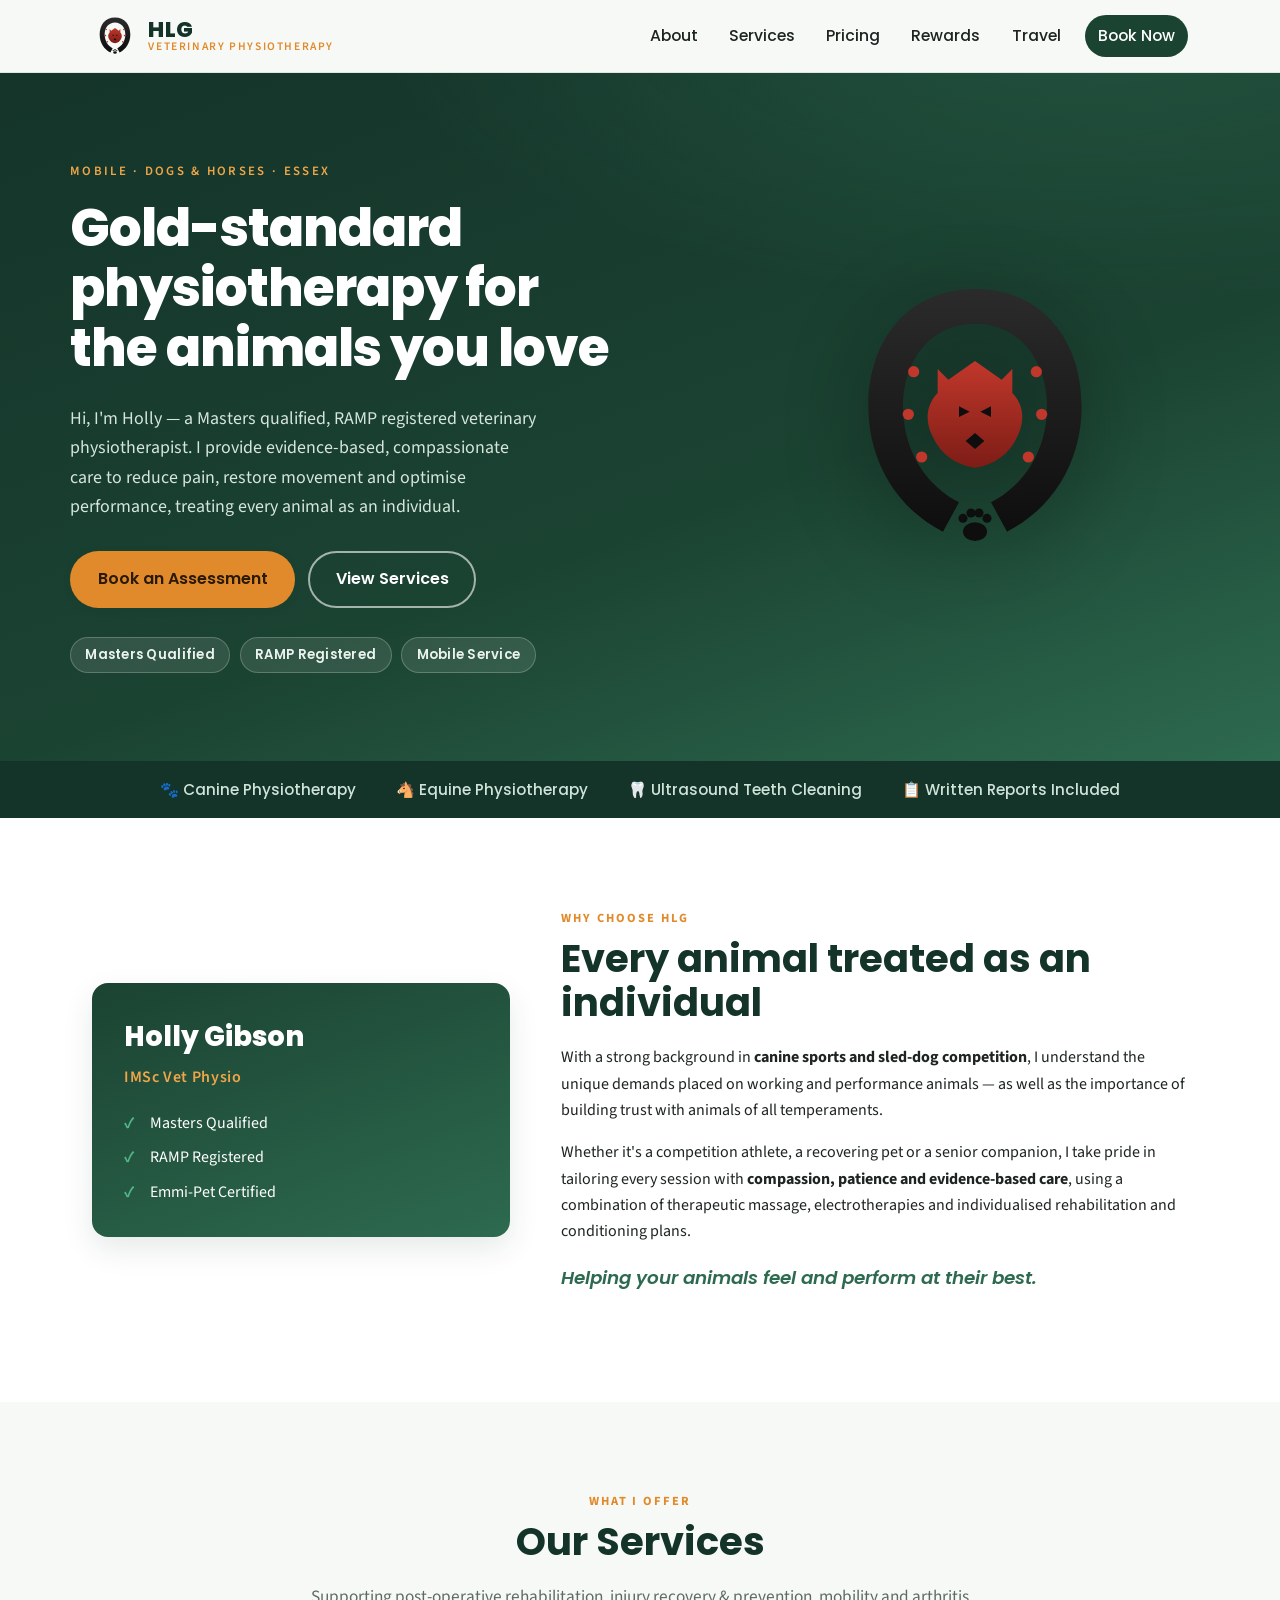
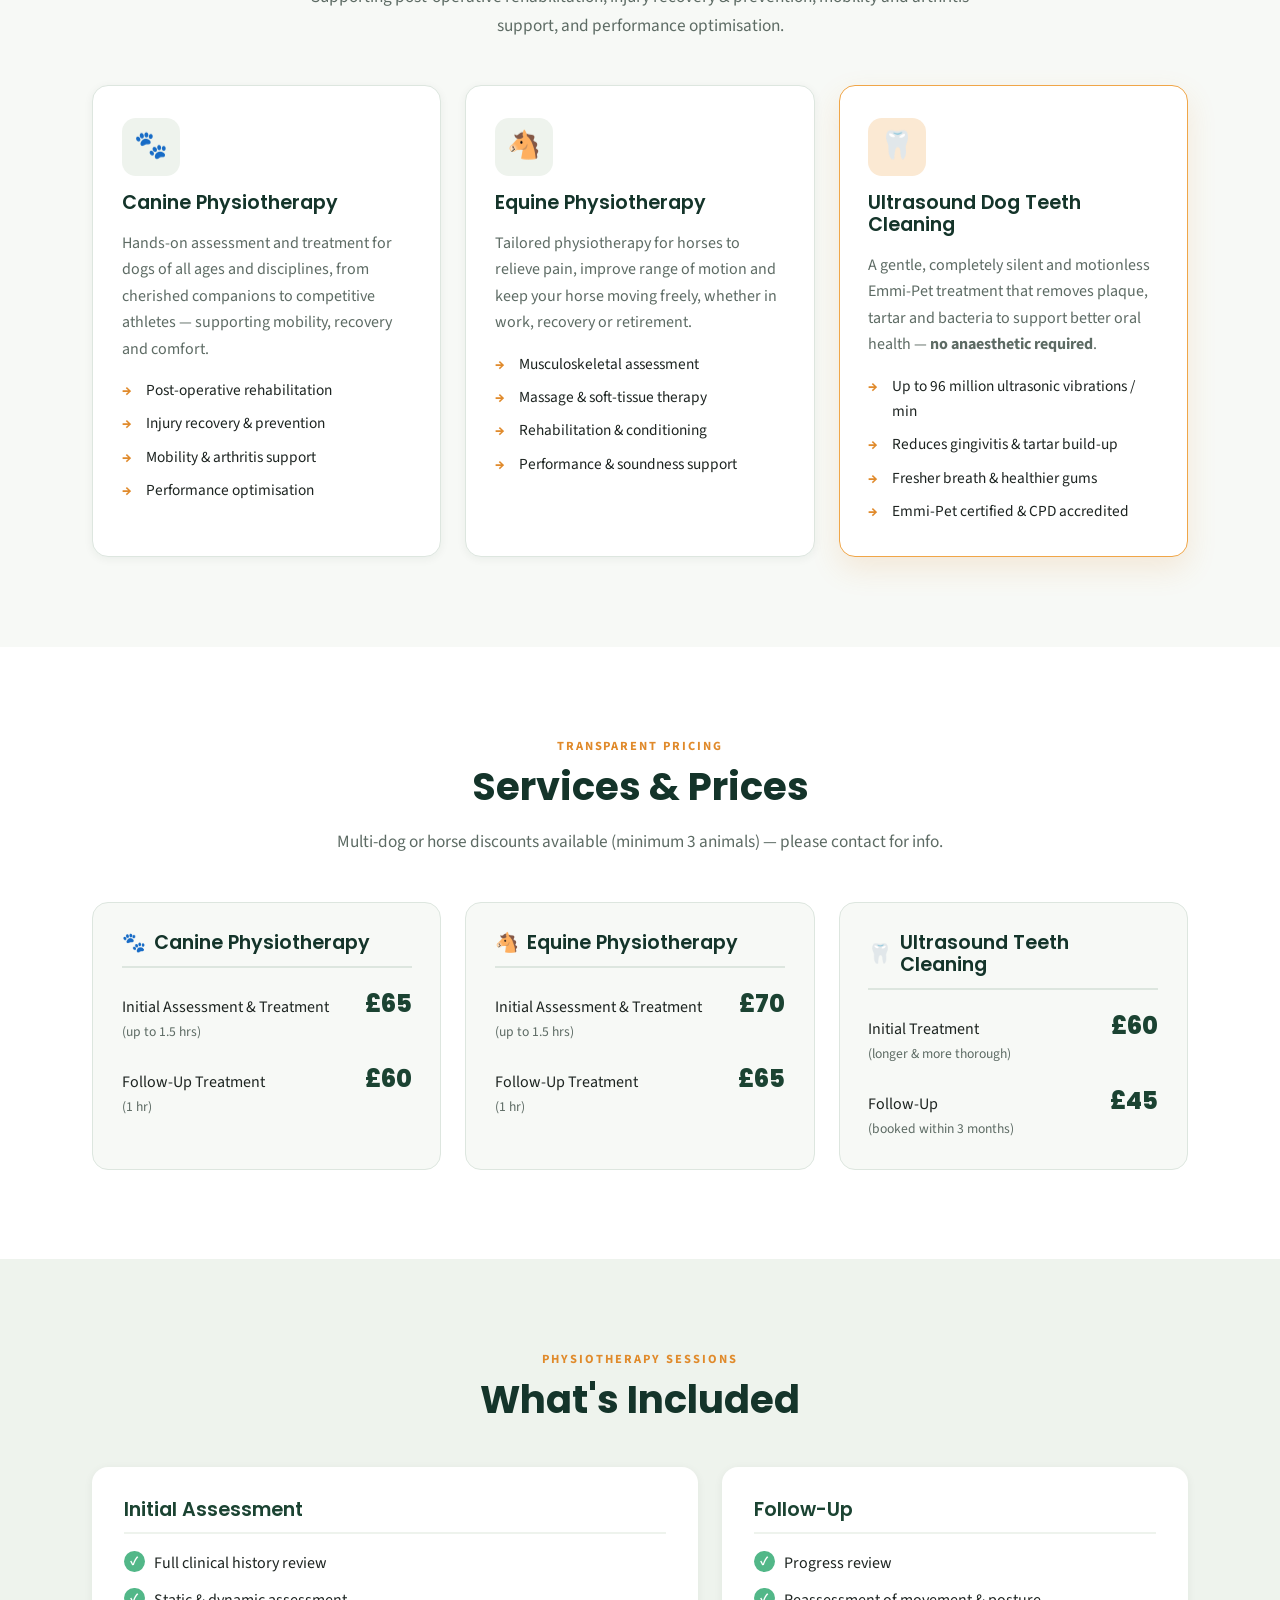
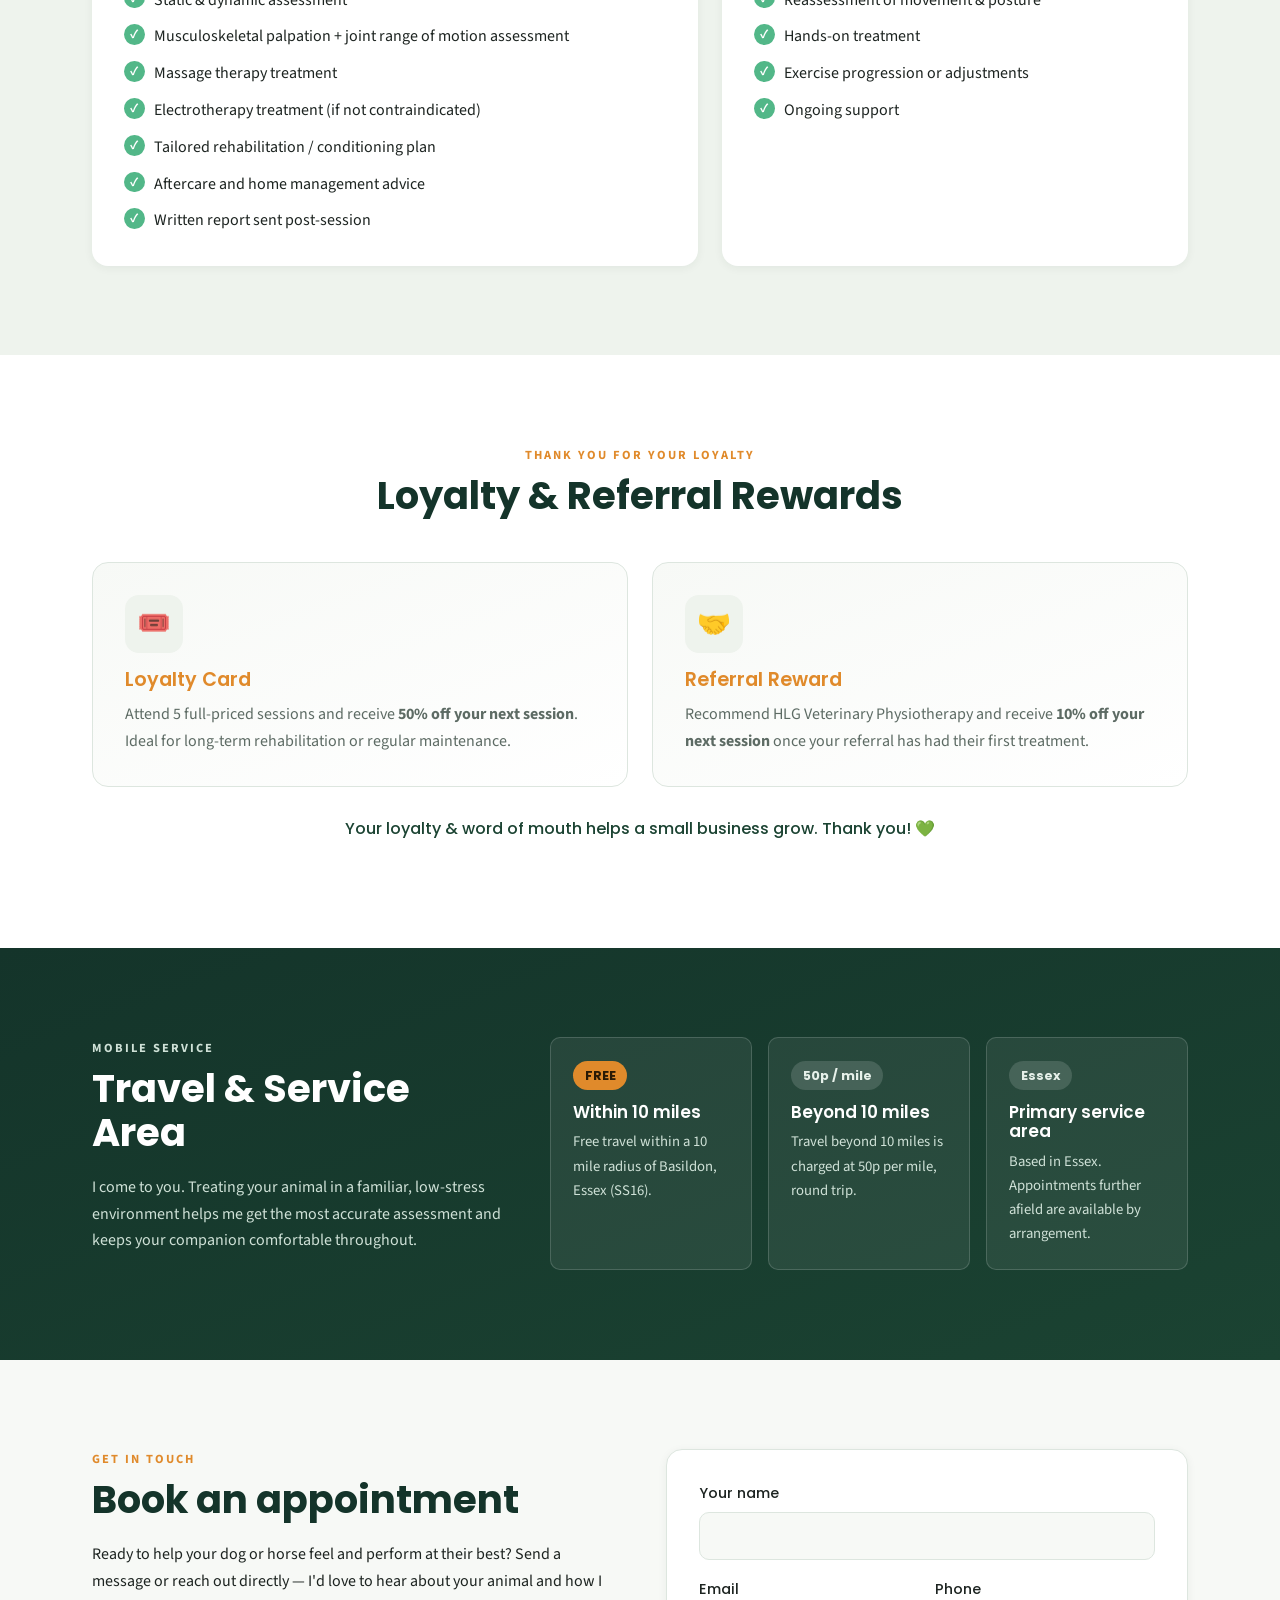
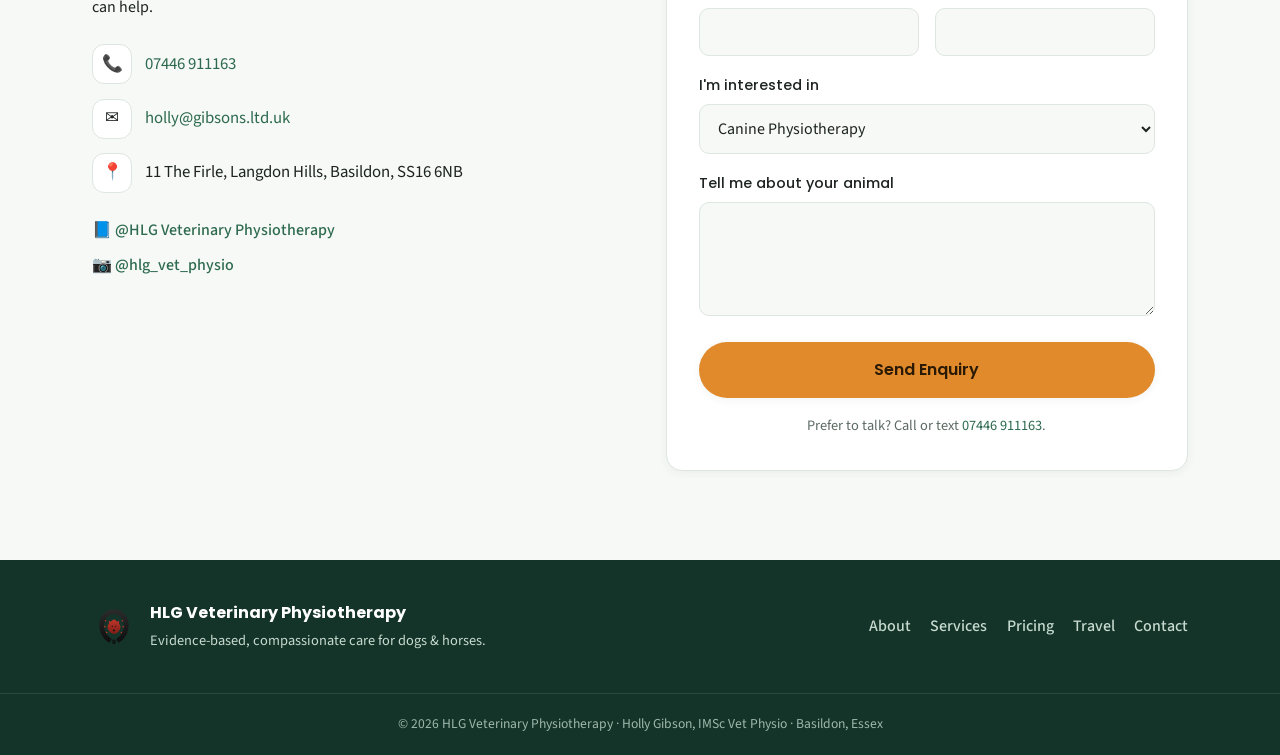
==== hlg-preview.html @ 3c8a479e "Add self-contained single-file preview (hlg-preview.html)" ====
<!DOCTYPE html>
<!-- HLG Veterinary Physiotherapy — self-contained single-file preview.
     Styling and logo are baked in, so this works offline / on any phone.
     The full multi-file site lives in index.html / styles.css / script.js. -->

<html lang="en-GB">
<head>
  <meta charset="UTF-8" />
  <meta name="viewport" content="width=device-width, initial-scale=1.0" />
  <title>HLG Veterinary Physiotherapy | Mobile Canine &amp; Equine Physio in Essex</title>
  <meta name="description" content="HLG Veterinary Physiotherapy — Masters qualified, RAMP registered mobile veterinary physiotherapist providing evidence-based, compassionate care for dogs and horses across Essex. Canine &amp; equine physiotherapy and Emmi-Pet ultrasound dog teeth cleaning." />
  <meta name="theme-color" content="#1b4332" />
  <link rel="icon" type="image/svg+xml" href="data:image/svg+xml,%3Csvg%20xmlns%3D%22http%3A//www.w3.org/2000/svg%22%20viewBox%3D%220%200%20240%20240%22%20role%3D%22img%22%20aria-label%3D%22HLG%20Veterinary%20Physiotherapy%20emblem%22%3E%0A%20%20%3Cdefs%3E%0A%20%20%20%20%3ClinearGradient%20id%3D%22shoe%22%20x1%3D%220%22%20y1%3D%220%22%20x2%3D%220%22%20y2%3D%221%22%3E%0A%20%20%20%20%20%20%3Cstop%20offset%3D%220%22%20stop-color%3D%22%232b2b2b%22/%3E%0A%20%20%20%20%20%20%3Cstop%20offset%3D%221%22%20stop-color%3D%22%230e0e0e%22/%3E%0A%20%20%20%20%3C/linearGradient%3E%0A%20%20%20%20%3ClinearGradient%20id%3D%22wolf%22%20x1%3D%220%22%20y1%3D%220%22%20x2%3D%220%22%20y2%3D%221%22%3E%0A%20%20%20%20%20%20%3Cstop%20offset%3D%220%22%20stop-color%3D%22%23c1372b%22/%3E%0A%20%20%20%20%20%20%3Cstop%20offset%3D%221%22%20stop-color%3D%22%237d1d16%22/%3E%0A%20%20%20%20%3C/linearGradient%3E%0A%20%20%3C/defs%3E%0A%20%20%3C%21--%20Horseshoe%20%28equine%29%20--%3E%0A%20%20%3Cpath%20d%3D%22M120%2024%0A%20%20%20%20%20%20%20%20%20%20%20C%2070%2024%2040%2062%2040%20112%0A%20%20%20%20%20%20%20%20%20%20%20C%2040%20156%2064%20190%2096%20206%0A%20%20%20%20%20%20%20%20%20%20%20L%20108%20184%0A%20%20%20%20%20%20%20%20%20%20%20C%2084%20172%2066%20146%2066%20112%0A%20%20%20%20%20%20%20%20%20%20%20C%2066%2076%2088%2050%20120%2050%0A%20%20%20%20%20%20%20%20%20%20%20C%20152%2050%20174%2076%20174%20112%0A%20%20%20%20%20%20%20%20%20%20%20C%20174%20146%20156%20172%20132%20184%0A%20%20%20%20%20%20%20%20%20%20%20L%20144%20206%0A%20%20%20%20%20%20%20%20%20%20%20C%20176%20190%20200%20156%20200%20112%0A%20%20%20%20%20%20%20%20%20%20%20C%20200%2062%20170%2024%20120%2024%20Z%22%0A%20%20%20%20%20%20%20%20fill%3D%22url%28%23shoe%29%22/%3E%0A%20%20%3C%21--%20Horseshoe%20nail%20holes%20--%3E%0A%20%20%3Cg%20fill%3D%22%23c1372b%22%3E%0A%20%20%20%20%3Ccircle%20cx%3D%2274%22%20cy%3D%2286%22%20r%3D%224.2%22/%3E%0A%20%20%20%20%3Ccircle%20cx%3D%2270%22%20cy%3D%22118%22%20r%3D%224.2%22/%3E%0A%20%20%20%20%3Ccircle%20cx%3D%2280%22%20cy%3D%22150%22%20r%3D%224.2%22/%3E%0A%20%20%20%20%3Ccircle%20cx%3D%22166%22%20cy%3D%2286%22%20r%3D%224.2%22/%3E%0A%20%20%20%20%3Ccircle%20cx%3D%22170%22%20cy%3D%22118%22%20r%3D%224.2%22/%3E%0A%20%20%20%20%3Ccircle%20cx%3D%22160%22%20cy%3D%22150%22%20r%3D%224.2%22/%3E%0A%20%20%3C/g%3E%0A%20%20%3C%21--%20Wolf%20head%20%28canine%29%20inside%20the%20shoe%20--%3E%0A%20%20%3Cg%20fill%3D%22url%28%23wolf%29%22%3E%0A%20%20%20%20%3Cpath%20d%3D%22M120%2078%0A%20%20%20%20%20%20%20%20%20%20%20%20%20L%20100%2092%20L%2092%2084%20L%2092%20102%0A%20%20%20%20%20%20%20%20%20%20%20%20%20C%2084%20110%2082%20122%2088%20134%0A%20%20%20%20%20%20%20%20%20%20%20%20%20C%2094%20148%20106%20156%20120%20158%0A%20%20%20%20%20%20%20%20%20%20%20%20%20C%20134%20156%20146%20148%20152%20134%0A%20%20%20%20%20%20%20%20%20%20%20%20%20C%20158%20122%20156%20110%20148%20102%0A%20%20%20%20%20%20%20%20%20%20%20%20%20L%20148%2084%20L%20140%2092%20Z%22/%3E%0A%20%20%3C/g%3E%0A%20%20%3C%21--%20Wolf%20face%20details%20--%3E%0A%20%20%3Cg%20fill%3D%22%230e0e0e%22%3E%0A%20%20%20%20%3Cpath%20d%3D%22M108%20112%20l8%204%20-8%204%20z%22/%3E%0A%20%20%20%20%3Cpath%20d%3D%22M132%20112%20l-8%204%208%204%20z%22/%3E%0A%20%20%20%20%3Cpath%20d%3D%22M120%20132%20l7%206%20-7%206%20-7%20-6%20z%22/%3E%0A%20%20%3C/g%3E%0A%20%20%3C%21--%20Paw%20print%20accent%20%28canine%29%20--%3E%0A%20%20%3Cg%20fill%3D%22%230e0e0e%22%20transform%3D%22translate%28120%20200%29%22%3E%0A%20%20%20%20%3Cellipse%20cx%3D%220%22%20cy%3D%226%22%20rx%3D%229%22%20ry%3D%227%22/%3E%0A%20%20%20%20%3Ccircle%20cx%3D%22-9%22%20cy%3D%22-4%22%20r%3D%223.4%22/%3E%0A%20%20%20%20%3Ccircle%20cx%3D%22-3%22%20cy%3D%22-8%22%20r%3D%223.4%22/%3E%0A%20%20%20%20%3Ccircle%20cx%3D%223%22%20cy%3D%22-8%22%20r%3D%223.4%22/%3E%0A%20%20%20%20%3Ccircle%20cx%3D%229%22%20cy%3D%22-4%22%20r%3D%223.4%22/%3E%0A%20%20%3C/g%3E%0A%3C/svg%3E%0A" />
  <link rel="preconnect" href="https://fonts.googleapis.com" />
  <link rel="preconnect" href="https://fonts.gstatic.com" crossorigin />
  <link href="https://fonts.googleapis.com/css2?family=Poppins:wght@400;500;600;700;800&family=Source+Sans+3:wght@400;500;600&display=swap" rel="stylesheet" />
  <style>
/* ===== HLG Veterinary Physiotherapy — stylesheet ===== */
:root {
  --green-900: #14342a;
  --green-700: #1b4332;
  --green-600: #2d6a4f;
  --green-400: #52b788;
  --amber-500: #e08a2b;
  --amber-400: #f0a648;
  --red-600: #b9362b;
  --ink: #1d2421;
  --muted: #5d6b64;
  --paper: #f7f9f6;
  --paper-2: #eef3ed;
  --white: #ffffff;
  --line: #dde6df;
  --shadow-sm: 0 2px 10px rgba(20, 52, 42, 0.06);
  --shadow-md: 0 12px 30px rgba(20, 52, 42, 0.10);
  --radius: 16px;
  --radius-sm: 10px;
  --max: 1140px;
  --font-head: "Poppins", system-ui, sans-serif;
  --font-body: "Source Sans 3", system-ui, sans-serif;
}

* { box-sizing: border-box; }

html { scroll-behavior: smooth; scroll-padding-top: 84px; }

body {
  margin: 0;
  font-family: var(--font-body);
  color: var(--ink);
  background: var(--paper);
  line-height: 1.65;
  -webkit-font-smoothing: antialiased;
}

img { max-width: 100%; display: block; }

a { color: var(--green-600); text-decoration: none; }
a:hover { text-decoration: underline; }

h1, h2, h3 { font-family: var(--font-head); line-height: 1.15; color: var(--green-900); margin: 0 0 .5em; }
h1 { font-size: clamp(2rem, 5vw, 3.25rem); font-weight: 800; letter-spacing: -0.02em; }
h2 { font-size: clamp(1.6rem, 3.5vw, 2.4rem); font-weight: 700; }
h3 { font-size: 1.2rem; font-weight: 600; }

.container { width: 100%; max-width: var(--max); margin-inline: auto; padding-inline: 22px; }

.section { padding: clamp(3.5rem, 7vw, 6rem) 0; }

.skip-link {
  position: absolute; left: -999px; top: 0; background: var(--green-700); color: #fff;
  padding: 10px 16px; border-radius: 0 0 8px 0; z-index: 200;
}
.skip-link:focus { left: 0; }

/* ===== Buttons ===== */
.btn {
  display: inline-flex; align-items: center; justify-content: center; gap: .5rem;
  font-family: var(--font-head); font-weight: 600; font-size: 1rem;
  padding: .85rem 1.6rem; border-radius: 999px; border: 2px solid transparent;
  cursor: pointer; transition: transform .15s ease, box-shadow .2s ease, background .2s ease;
  text-decoration: none;
}
.btn:hover { text-decoration: none; transform: translateY(-2px); }
.btn-primary { background: var(--amber-500); color: #2a1a05; box-shadow: var(--shadow-sm); }
.btn-primary:hover { background: var(--amber-400); box-shadow: var(--shadow-md); }
.btn-ghost { background: transparent; color: var(--white); border-color: rgba(255,255,255,.6); }
.btn-ghost:hover { background: rgba(255,255,255,.12); }
.btn-block { width: 100%; }

/* ===== Header ===== */
.site-header {
  position: sticky; top: 0; z-index: 100;
  background: rgba(247, 249, 246, 0.92);
  backdrop-filter: blur(10px);
  border-bottom: 1px solid var(--line);
}
.nav-inner { display: flex; align-items: center; justify-content: space-between; min-height: 72px; }
.brand { display: flex; align-items: center; gap: .65rem; }
.brand:hover { text-decoration: none; }
.brand-mark { width: 46px; height: 46px; }
.brand-text { display: flex; flex-direction: column; line-height: 1.05; }
.brand-name { font-family: var(--font-head); font-weight: 800; font-size: 1.35rem; color: var(--green-900); letter-spacing: .02em; }
.brand-sub { font-size: .72rem; letter-spacing: .14em; text-transform: uppercase; color: var(--amber-500); font-weight: 600; }

.primary-nav { display: flex; align-items: center; gap: .35rem; }
.primary-nav a {
  font-family: var(--font-head); font-weight: 500; color: var(--ink);
  padding: .5rem .8rem; border-radius: 999px; font-size: .98rem;
}
.primary-nav a:hover { background: var(--paper-2); text-decoration: none; }
.primary-nav .nav-cta { background: var(--green-700); color: #fff; margin-left: .4rem; }
.primary-nav .nav-cta:hover { background: var(--green-600); }

.nav-toggle {
  display: none; flex-direction: column; gap: 5px; width: 44px; height: 44px;
  background: none; border: none; cursor: pointer; padding: 10px;
}
.nav-toggle span { height: 2.5px; width: 100%; background: var(--green-900); border-radius: 2px; transition: .25s; }
.nav-toggle[aria-expanded="true"] span:nth-child(1) { transform: translateY(7.5px) rotate(45deg); }
.nav-toggle[aria-expanded="true"] span:nth-child(2) { opacity: 0; }
.nav-toggle[aria-expanded="true"] span:nth-child(3) { transform: translateY(-7.5px) rotate(-45deg); }

/* ===== Hero ===== */
.hero {
  background:
    radial-gradient(1200px 500px at 85% -10%, rgba(82,183,136,.18), transparent 60%),
    linear-gradient(160deg, var(--green-900), var(--green-700) 60%, var(--green-600));
  color: #eaf3ee; position: relative; overflow: hidden;
}
.hero-inner {
  display: grid; grid-template-columns: 1.15fr .85fr; gap: 2rem; align-items: center;
  padding: clamp(3rem, 7vw, 5.5rem) 0;
}
.eyebrow {
  text-transform: uppercase; letter-spacing: .18em; font-size: .8rem; font-weight: 600;
  color: var(--amber-400); margin: 0 0 1rem;
}
.hero h1 { color: #fff; max-width: 16ch; }
.hero .lead { font-size: 1.12rem; color: #d6e6dd; max-width: 52ch; margin: 0 0 1.8rem; }
.hero-actions { display: flex; flex-wrap: wrap; gap: .8rem; margin-bottom: 1.8rem; }
.hero-badges { display: flex; flex-wrap: wrap; gap: .6rem; list-style: none; padding: 0; margin: 0; }
.hero-badges li {
  font-family: var(--font-head); font-size: .82rem; font-weight: 600; letter-spacing: .02em;
  background: rgba(255,255,255,.1); border: 1px solid rgba(255,255,255,.22);
  padding: .4rem .9rem; border-radius: 999px;
}
.hero-emblem { display: flex; justify-content: center; }
.hero-emblem img {
  width: min(340px, 80%); filter: drop-shadow(0 18px 40px rgba(0,0,0,.35));
  animation: floaty 6s ease-in-out infinite;
}
@keyframes floaty { 0%,100% { transform: translateY(0); } 50% { transform: translateY(-12px); } }

/* ===== Trust strip ===== */
.trust-strip { background: var(--green-900); color: #cfe3d8; }
.trust-inner {
  display: flex; flex-wrap: wrap; justify-content: center; gap: 1rem 2.5rem;
  padding: 1rem 22px; font-family: var(--font-head); font-weight: 500; font-size: .95rem;
}

/* ===== Section heads ===== */
.section-eyebrow {
  text-transform: uppercase; letter-spacing: .16em; font-size: .78rem; font-weight: 700;
  color: var(--amber-500); margin: 0 0 .5rem;
}
.section-head { text-align: center; max-width: 720px; margin: 0 auto 2.8rem; }
.section-intro { color: var(--muted); font-size: 1.08rem; }

/* ===== About ===== */
.about { background: var(--white); }
.about-grid { display: grid; grid-template-columns: .8fr 1.2fr; gap: clamp(1.5rem, 4vw, 3.5rem); align-items: center; }
.about-card {
  background: linear-gradient(160deg, var(--green-700), var(--green-600));
  color: #fff; border-radius: var(--radius); padding: 2rem; box-shadow: var(--shadow-md);
  display: flex; flex-direction: column; gap: .25rem;
}
.about-card-name { font-family: var(--font-head); font-weight: 800; font-size: 1.7rem; }
.about-card-role { color: var(--amber-400); font-weight: 600; letter-spacing: .04em; margin-bottom: 1rem; }
.about-card-list { list-style: none; padding: 0; margin: 0; display: grid; gap: .5rem; }
.about-card-list li { position: relative; padding-left: 1.6rem; }
.about-card-list li::before { content: "✓"; position: absolute; left: 0; color: var(--green-400); font-weight: 700; }
.about-tagline { color: var(--green-600); font-family: var(--font-head); font-weight: 600; font-size: 1.15rem; font-style: italic; }

/* ===== Services / cards ===== */
.services { background: var(--paper); }
.cards { display: grid; grid-template-columns: repeat(3, 1fr); gap: 1.5rem; }
.card {
  background: var(--white); border: 1px solid var(--line); border-radius: var(--radius);
  padding: 2rem 1.8rem; box-shadow: var(--shadow-sm); transition: transform .2s ease, box-shadow .2s ease;
}
.card:hover { transform: translateY(-6px); box-shadow: var(--shadow-md); }
.card-feature { border-color: var(--amber-400); box-shadow: 0 12px 30px rgba(224,138,43,.14); }
.card-icon {
  width: 58px; height: 58px; display: grid; place-items: center; font-size: 1.7rem;
  background: var(--paper-2); border-radius: 14px; margin-bottom: 1rem;
}
.card-feature .card-icon { background: #fbe9d3; }
.card p { color: var(--muted); }
.card-points { list-style: none; padding: 0; margin: 1rem 0 0; display: grid; gap: .5rem; }
.card-points li { position: relative; padding-left: 1.5rem; font-size: .96rem; }
.card-points li::before { content: "→"; position: absolute; left: 0; color: var(--amber-500); font-weight: 700; }

/* ===== Pricing ===== */
.pricing { background: var(--white); }
.price-grid { display: grid; grid-template-columns: repeat(3, 1fr); gap: 1.5rem; }
.price-card {
  border: 1px solid var(--line); border-radius: var(--radius); padding: 1.8rem; background: var(--paper);
}
.price-card h3 { display: flex; align-items: center; gap: .5rem; border-bottom: 2px solid var(--line); padding-bottom: .8rem; }
.price-list { list-style: none; padding: 0; margin: 1rem 0 0; display: grid; gap: 1rem; }
.price-list li { display: flex; justify-content: space-between; align-items: baseline; gap: 1rem; }
.price-list em { color: var(--muted); font-style: normal; font-size: .85rem; display: block; }
.price { font-family: var(--font-head); font-weight: 800; font-size: 1.5rem; color: var(--green-700); white-space: nowrap; }

/* ===== Included ===== */
.included { background: var(--paper-2); }
.included-grid { display: grid; grid-template-columns: 1.3fr 1fr; gap: 1.5rem; }
.included-col { background: var(--white); border-radius: var(--radius); padding: 2rem; box-shadow: var(--shadow-sm); }
.included-col h3 { color: var(--green-700); border-bottom: 2px solid var(--paper-2); padding-bottom: .7rem; margin-bottom: 1rem; }
.check-list { list-style: none; padding: 0; margin: 0; display: grid; gap: .65rem; }
.check-list li { position: relative; padding-left: 1.9rem; }
.check-list li::before {
  content: "✓"; position: absolute; left: 0; top: 1px; width: 1.3rem; height: 1.3rem;
  background: var(--green-400); color: #fff; border-radius: 50%; display: grid; place-items: center;
  font-size: .8rem; font-weight: 700;
}

/* ===== Rewards ===== */
.rewards { background: var(--white); }
.reward-grid { display: grid; grid-template-columns: 1fr 1fr; gap: 1.5rem; }
.reward-card {
  border-radius: var(--radius); padding: 2rem; border: 1px solid var(--line);
  background: linear-gradient(160deg, var(--paper), var(--white));
}
.reward-card h3 { color: var(--amber-500); }
.reward-card p { color: var(--muted); margin: 0; }
.reward-note { text-align: center; margin-top: 1.8rem; font-family: var(--font-head); font-weight: 500; color: var(--green-700); }

/* ===== Travel ===== */
.travel { background: linear-gradient(160deg, var(--green-900), var(--green-700)); color: #e7f1ea; }
.travel h2 { color: #fff; }
.travel-grid { display: grid; grid-template-columns: .9fr 1.4fr; gap: clamp(1.5rem,4vw,3rem); align-items: center; }
.travel-copy p { color: #cfe1d7; }
.travel-cards { display: grid; grid-template-columns: repeat(3, 1fr); gap: 1rem; }
.travel-card {
  background: rgba(255,255,255,.07); border: 1px solid rgba(255,255,255,.16);
  border-radius: var(--radius-sm); padding: 1.4rem;
}
.travel-card h3 { color: #fff; font-size: 1.05rem; }
.travel-card p { color: #cfe1d7; font-size: .92rem; margin: 0; }
.travel-tag {
  display: inline-block; font-family: var(--font-head); font-weight: 700; font-size: .8rem;
  background: rgba(255,255,255,.14); padding: .25rem .7rem; border-radius: 999px; margin-bottom: .8rem;
}
.travel-tag.free { background: var(--amber-500); color: #2a1a05; }

/* ===== Contact ===== */
.contact { background: var(--paper); }
.contact-grid { display: grid; grid-template-columns: 1fr 1fr; gap: clamp(1.5rem,4vw,3.5rem); align-items: start; }
.contact-list { list-style: none; padding: 0; margin: 1.5rem 0; display: grid; gap: .9rem; }
.contact-list li { display: flex; align-items: center; gap: .8rem; font-size: 1.05rem; }
.contact-ico {
  width: 40px; height: 40px; display: grid; place-items: center; background: var(--white);
  border: 1px solid var(--line); border-radius: 12px; flex-shrink: 0;
}
.socials { display: flex; flex-direction: column; gap: .5rem; margin-top: .5rem; }
.socials a { font-weight: 500; }

.contact-form { background: var(--white); border: 1px solid var(--line); border-radius: var(--radius); padding: 2rem; box-shadow: var(--shadow-sm); }
.field { margin-bottom: 1.1rem; }
.field-row { display: grid; grid-template-columns: 1fr 1fr; gap: 1rem; }
.field label { display: block; font-family: var(--font-head); font-weight: 500; font-size: .9rem; margin-bottom: .4rem; color: var(--ink); }
.field input, .field select, .field textarea {
  width: 100%; padding: .75rem .9rem; border: 1px solid var(--line); border-radius: var(--radius-sm);
  font-family: var(--font-body); font-size: 1rem; background: var(--paper); color: var(--ink);
}
.field input:focus, .field select:focus, .field textarea:focus {
  outline: none; border-color: var(--green-400); box-shadow: 0 0 0 3px rgba(82,183,136,.2); background: #fff;
}
.field textarea { resize: vertical; }
.form-note { text-align: center; font-size: .9rem; color: var(--muted); margin: 1rem 0 0; }

/* ===== Footer ===== */
.site-footer { background: var(--green-900); color: #c7dacf; }
.footer-inner { display: flex; flex-wrap: wrap; justify-content: space-between; align-items: center; gap: 1.5rem; padding: 2.5rem 22px; }
.footer-brand { display: flex; align-items: center; gap: .9rem; }
.footer-brand strong { display: block; color: #fff; font-family: var(--font-head); }
.footer-brand span { font-size: .9rem; }
.footer-nav { display: flex; flex-wrap: wrap; gap: 1.2rem; }
.footer-nav a { color: #c7dacf; font-weight: 500; }
.footer-nav a:hover { color: #fff; }
.footer-bottom { border-top: 1px solid rgba(255,255,255,.1); }
.footer-bottom p { text-align: center; font-size: .85rem; padding: 1.2rem 0; margin: 0; color: #9fb8ab; }

/* ===== Reveal animation ===== */
.reveal { opacity: 0; transform: translateY(24px); transition: opacity .6s ease, transform .6s ease; }
.reveal.is-visible { opacity: 1; transform: none; }

/* ===== Responsive ===== */
@media (max-width: 920px) {
  .hero-inner, .about-grid, .travel-grid, .contact-grid { grid-template-columns: 1fr; }
  .hero-emblem { order: -1; }
  .hero-emblem img { width: 200px; }
  .cards, .price-grid, .travel-cards { grid-template-columns: 1fr 1fr; }
  .included-grid, .reward-grid { grid-template-columns: 1fr; }
}

@media (max-width: 700px) {
  .nav-toggle { display: flex; }
  .primary-nav {
    position: absolute; top: 72px; left: 0; right: 0;
    flex-direction: column; align-items: stretch; gap: 0;
    background: var(--paper); border-bottom: 1px solid var(--line);
    padding: .6rem 22px 1.1rem; box-shadow: var(--shadow-md);
    transform: translateY(-12px); opacity: 0; pointer-events: none; transition: .22s ease;
  }
  .primary-nav.open { transform: none; opacity: 1; pointer-events: auto; }
  .primary-nav a { padding: .85rem .4rem; border-bottom: 1px solid var(--line); }
  .primary-nav .nav-cta { margin: .7rem 0 0; text-align: center; border-bottom: none; }
  .cards, .price-grid, .travel-cards { grid-template-columns: 1fr; }
  .field-row { grid-template-columns: 1fr; }
  .trust-inner { gap: .6rem 1.4rem; font-size: .85rem; }
}

@media (prefers-reduced-motion: reduce) {
  * { animation: none !important; scroll-behavior: auto; }
  .reveal { opacity: 1; transform: none; }
}

</style>
</head>
<body>
  <a class="skip-link" href="#main">Skip to content</a>

  <!-- ===== Header / Nav ===== -->
  <header class="site-header" id="top">
    <div class="container nav-inner">
      <a class="brand" href="#top" aria-label="HLG Veterinary Physiotherapy home">
        <img src="data:image/svg+xml,%3Csvg%20xmlns%3D%22http%3A//www.w3.org/2000/svg%22%20viewBox%3D%220%200%20240%20240%22%20role%3D%22img%22%20aria-label%3D%22HLG%20Veterinary%20Physiotherapy%20emblem%22%3E%0A%20%20%3Cdefs%3E%0A%20%20%20%20%3ClinearGradient%20id%3D%22shoe%22%20x1%3D%220%22%20y1%3D%220%22%20x2%3D%220%22%20y2%3D%221%22%3E%0A%20%20%20%20%20%20%3Cstop%20offset%3D%220%22%20stop-color%3D%22%232b2b2b%22/%3E%0A%20%20%20%20%20%20%3Cstop%20offset%3D%221%22%20stop-color%3D%22%230e0e0e%22/%3E%0A%20%20%20%20%3C/linearGradient%3E%0A%20%20%20%20%3ClinearGradient%20id%3D%22wolf%22%20x1%3D%220%22%20y1%3D%220%22%20x2%3D%220%22%20y2%3D%221%22%3E%0A%20%20%20%20%20%20%3Cstop%20offset%3D%220%22%20stop-color%3D%22%23c1372b%22/%3E%0A%20%20%20%20%20%20%3Cstop%20offset%3D%221%22%20stop-color%3D%22%237d1d16%22/%3E%0A%20%20%20%20%3C/linearGradient%3E%0A%20%20%3C/defs%3E%0A%20%20%3C%21--%20Horseshoe%20%28equine%29%20--%3E%0A%20%20%3Cpath%20d%3D%22M120%2024%0A%20%20%20%20%20%20%20%20%20%20%20C%2070%2024%2040%2062%2040%20112%0A%20%20%20%20%20%20%20%20%20%20%20C%2040%20156%2064%20190%2096%20206%0A%20%20%20%20%20%20%20%20%20%20%20L%20108%20184%0A%20%20%20%20%20%20%20%20%20%20%20C%2084%20172%2066%20146%2066%20112%0A%20%20%20%20%20%20%20%20%20%20%20C%2066%2076%2088%2050%20120%2050%0A%20%20%20%20%20%20%20%20%20%20%20C%20152%2050%20174%2076%20174%20112%0A%20%20%20%20%20%20%20%20%20%20%20C%20174%20146%20156%20172%20132%20184%0A%20%20%20%20%20%20%20%20%20%20%20L%20144%20206%0A%20%20%20%20%20%20%20%20%20%20%20C%20176%20190%20200%20156%20200%20112%0A%20%20%20%20%20%20%20%20%20%20%20C%20200%2062%20170%2024%20120%2024%20Z%22%0A%20%20%20%20%20%20%20%20fill%3D%22url%28%23shoe%29%22/%3E%0A%20%20%3C%21--%20Horseshoe%20nail%20holes%20--%3E%0A%20%20%3Cg%20fill%3D%22%23c1372b%22%3E%0A%20%20%20%20%3Ccircle%20cx%3D%2274%22%20cy%3D%2286%22%20r%3D%224.2%22/%3E%0A%20%20%20%20%3Ccircle%20cx%3D%2270%22%20cy%3D%22118%22%20r%3D%224.2%22/%3E%0A%20%20%20%20%3Ccircle%20cx%3D%2280%22%20cy%3D%22150%22%20r%3D%224.2%22/%3E%0A%20%20%20%20%3Ccircle%20cx%3D%22166%22%20cy%3D%2286%22%20r%3D%224.2%22/%3E%0A%20%20%20%20%3Ccircle%20cx%3D%22170%22%20cy%3D%22118%22%20r%3D%224.2%22/%3E%0A%20%20%20%20%3Ccircle%20cx%3D%22160%22%20cy%3D%22150%22%20r%3D%224.2%22/%3E%0A%20%20%3C/g%3E%0A%20%20%3C%21--%20Wolf%20head%20%28canine%29%20inside%20the%20shoe%20--%3E%0A%20%20%3Cg%20fill%3D%22url%28%23wolf%29%22%3E%0A%20%20%20%20%3Cpath%20d%3D%22M120%2078%0A%20%20%20%20%20%20%20%20%20%20%20%20%20L%20100%2092%20L%2092%2084%20L%2092%20102%0A%20%20%20%20%20%20%20%20%20%20%20%20%20C%2084%20110%2082%20122%2088%20134%0A%20%20%20%20%20%20%20%20%20%20%20%20%20C%2094%20148%20106%20156%20120%20158%0A%20%20%20%20%20%20%20%20%20%20%20%20%20C%20134%20156%20146%20148%20152%20134%0A%20%20%20%20%20%20%20%20%20%20%20%20%20C%20158%20122%20156%20110%20148%20102%0A%20%20%20%20%20%20%20%20%20%20%20%20%20L%20148%2084%20L%20140%2092%20Z%22/%3E%0A%20%20%3C/g%3E%0A%20%20%3C%21--%20Wolf%20face%20details%20--%3E%0A%20%20%3Cg%20fill%3D%22%230e0e0e%22%3E%0A%20%20%20%20%3Cpath%20d%3D%22M108%20112%20l8%204%20-8%204%20z%22/%3E%0A%20%20%20%20%3Cpath%20d%3D%22M132%20112%20l-8%204%208%204%20z%22/%3E%0A%20%20%20%20%3Cpath%20d%3D%22M120%20132%20l7%206%20-7%206%20-7%20-6%20z%22/%3E%0A%20%20%3C/g%3E%0A%20%20%3C%21--%20Paw%20print%20accent%20%28canine%29%20--%3E%0A%20%20%3Cg%20fill%3D%22%230e0e0e%22%20transform%3D%22translate%28120%20200%29%22%3E%0A%20%20%20%20%3Cellipse%20cx%3D%220%22%20cy%3D%226%22%20rx%3D%229%22%20ry%3D%227%22/%3E%0A%20%20%20%20%3Ccircle%20cx%3D%22-9%22%20cy%3D%22-4%22%20r%3D%223.4%22/%3E%0A%20%20%20%20%3Ccircle%20cx%3D%22-3%22%20cy%3D%22-8%22%20r%3D%223.4%22/%3E%0A%20%20%20%20%3Ccircle%20cx%3D%223%22%20cy%3D%22-8%22%20r%3D%223.4%22/%3E%0A%20%20%20%20%3Ccircle%20cx%3D%229%22%20cy%3D%22-4%22%20r%3D%223.4%22/%3E%0A%20%20%3C/g%3E%0A%3C/svg%3E%0A" alt="" class="brand-mark" width="48" height="48" />
        <span class="brand-text">
          <span class="brand-name">HLG</span>
          <span class="brand-sub">Veterinary Physiotherapy</span>
        </span>
      </a>

      <button class="nav-toggle" aria-expanded="false" aria-controls="primary-nav" aria-label="Open menu">
        <span></span><span></span><span></span>
      </button>

      <nav id="primary-nav" class="primary-nav" aria-label="Primary">
        <a href="#about">About</a>
        <a href="#services">Services</a>
        <a href="#pricing">Pricing</a>
        <a href="#rewards">Rewards</a>
        <a href="#travel">Travel</a>
        <a class="nav-cta" href="#contact">Book Now</a>
      </nav>
    </div>
  </header>

  <main id="main">

    <!-- ===== Hero ===== -->
    <section class="hero">
      <div class="container hero-inner">
        <div class="hero-copy">
          <p class="eyebrow">Mobile &middot; Dogs &amp; Horses &middot; Essex</p>
          <h1>Gold-standard physiotherapy for the animals you love</h1>
          <p class="lead">
            Hi, I'm Holly &mdash; a Masters qualified, RAMP registered veterinary physiotherapist.
            I provide evidence-based, compassionate care to reduce pain, restore movement and
            optimise performance, treating every animal as an individual.
          </p>
          <div class="hero-actions">
            <a class="btn btn-primary" href="#contact">Book an Assessment</a>
            <a class="btn btn-ghost" href="#services">View Services</a>
          </div>
          <ul class="hero-badges">
            <li>Masters Qualified</li>
            <li>RAMP Registered</li>
            <li>Mobile Service</li>
          </ul>
        </div>
        <div class="hero-emblem" aria-hidden="true">
          <img src="data:image/svg+xml,%3Csvg%20xmlns%3D%22http%3A//www.w3.org/2000/svg%22%20viewBox%3D%220%200%20240%20240%22%20role%3D%22img%22%20aria-label%3D%22HLG%20Veterinary%20Physiotherapy%20emblem%22%3E%0A%20%20%3Cdefs%3E%0A%20%20%20%20%3ClinearGradient%20id%3D%22shoe%22%20x1%3D%220%22%20y1%3D%220%22%20x2%3D%220%22%20y2%3D%221%22%3E%0A%20%20%20%20%20%20%3Cstop%20offset%3D%220%22%20stop-color%3D%22%232b2b2b%22/%3E%0A%20%20%20%20%20%20%3Cstop%20offset%3D%221%22%20stop-color%3D%22%230e0e0e%22/%3E%0A%20%20%20%20%3C/linearGradient%3E%0A%20%20%20%20%3ClinearGradient%20id%3D%22wolf%22%20x1%3D%220%22%20y1%3D%220%22%20x2%3D%220%22%20y2%3D%221%22%3E%0A%20%20%20%20%20%20%3Cstop%20offset%3D%220%22%20stop-color%3D%22%23c1372b%22/%3E%0A%20%20%20%20%20%20%3Cstop%20offset%3D%221%22%20stop-color%3D%22%237d1d16%22/%3E%0A%20%20%20%20%3C/linearGradient%3E%0A%20%20%3C/defs%3E%0A%20%20%3C%21--%20Horseshoe%20%28equine%29%20--%3E%0A%20%20%3Cpath%20d%3D%22M120%2024%0A%20%20%20%20%20%20%20%20%20%20%20C%2070%2024%2040%2062%2040%20112%0A%20%20%20%20%20%20%20%20%20%20%20C%2040%20156%2064%20190%2096%20206%0A%20%20%20%20%20%20%20%20%20%20%20L%20108%20184%0A%20%20%20%20%20%20%20%20%20%20%20C%2084%20172%2066%20146%2066%20112%0A%20%20%20%20%20%20%20%20%20%20%20C%2066%2076%2088%2050%20120%2050%0A%20%20%20%20%20%20%20%20%20%20%20C%20152%2050%20174%2076%20174%20112%0A%20%20%20%20%20%20%20%20%20%20%20C%20174%20146%20156%20172%20132%20184%0A%20%20%20%20%20%20%20%20%20%20%20L%20144%20206%0A%20%20%20%20%20%20%20%20%20%20%20C%20176%20190%20200%20156%20200%20112%0A%20%20%20%20%20%20%20%20%20%20%20C%20200%2062%20170%2024%20120%2024%20Z%22%0A%20%20%20%20%20%20%20%20fill%3D%22url%28%23shoe%29%22/%3E%0A%20%20%3C%21--%20Horseshoe%20nail%20holes%20--%3E%0A%20%20%3Cg%20fill%3D%22%23c1372b%22%3E%0A%20%20%20%20%3Ccircle%20cx%3D%2274%22%20cy%3D%2286%22%20r%3D%224.2%22/%3E%0A%20%20%20%20%3Ccircle%20cx%3D%2270%22%20cy%3D%22118%22%20r%3D%224.2%22/%3E%0A%20%20%20%20%3Ccircle%20cx%3D%2280%22%20cy%3D%22150%22%20r%3D%224.2%22/%3E%0A%20%20%20%20%3Ccircle%20cx%3D%22166%22%20cy%3D%2286%22%20r%3D%224.2%22/%3E%0A%20%20%20%20%3Ccircle%20cx%3D%22170%22%20cy%3D%22118%22%20r%3D%224.2%22/%3E%0A%20%20%20%20%3Ccircle%20cx%3D%22160%22%20cy%3D%22150%22%20r%3D%224.2%22/%3E%0A%20%20%3C/g%3E%0A%20%20%3C%21--%20Wolf%20head%20%28canine%29%20inside%20the%20shoe%20--%3E%0A%20%20%3Cg%20fill%3D%22url%28%23wolf%29%22%3E%0A%20%20%20%20%3Cpath%20d%3D%22M120%2078%0A%20%20%20%20%20%20%20%20%20%20%20%20%20L%20100%2092%20L%2092%2084%20L%2092%20102%0A%20%20%20%20%20%20%20%20%20%20%20%20%20C%2084%20110%2082%20122%2088%20134%0A%20%20%20%20%20%20%20%20%20%20%20%20%20C%2094%20148%20106%20156%20120%20158%0A%20%20%20%20%20%20%20%20%20%20%20%20%20C%20134%20156%20146%20148%20152%20134%0A%20%20%20%20%20%20%20%20%20%20%20%20%20C%20158%20122%20156%20110%20148%20102%0A%20%20%20%20%20%20%20%20%20%20%20%20%20L%20148%2084%20L%20140%2092%20Z%22/%3E%0A%20%20%3C/g%3E%0A%20%20%3C%21--%20Wolf%20face%20details%20--%3E%0A%20%20%3Cg%20fill%3D%22%230e0e0e%22%3E%0A%20%20%20%20%3Cpath%20d%3D%22M108%20112%20l8%204%20-8%204%20z%22/%3E%0A%20%20%20%20%3Cpath%20d%3D%22M132%20112%20l-8%204%208%204%20z%22/%3E%0A%20%20%20%20%3Cpath%20d%3D%22M120%20132%20l7%206%20-7%206%20-7%20-6%20z%22/%3E%0A%20%20%3C/g%3E%0A%20%20%3C%21--%20Paw%20print%20accent%20%28canine%29%20--%3E%0A%20%20%3Cg%20fill%3D%22%230e0e0e%22%20transform%3D%22translate%28120%20200%29%22%3E%0A%20%20%20%20%3Cellipse%20cx%3D%220%22%20cy%3D%226%22%20rx%3D%229%22%20ry%3D%227%22/%3E%0A%20%20%20%20%3Ccircle%20cx%3D%22-9%22%20cy%3D%22-4%22%20r%3D%223.4%22/%3E%0A%20%20%20%20%3Ccircle%20cx%3D%22-3%22%20cy%3D%22-8%22%20r%3D%223.4%22/%3E%0A%20%20%20%20%3Ccircle%20cx%3D%223%22%20cy%3D%22-8%22%20r%3D%223.4%22/%3E%0A%20%20%20%20%3Ccircle%20cx%3D%229%22%20cy%3D%22-4%22%20r%3D%223.4%22/%3E%0A%20%20%3C/g%3E%0A%3C/svg%3E%0A" alt="" width="320" height="320" />
        </div>
      </div>
    </section>

    <!-- ===== Trust strip ===== -->
    <section class="trust-strip">
      <div class="container trust-inner">
        <span>🐾 Canine Physiotherapy</span>
        <span>🐴 Equine Physiotherapy</span>
        <span>🦷 Ultrasound Teeth Cleaning</span>
        <span>📋 Written Reports Included</span>
      </div>
    </section>

    <!-- ===== About ===== -->
    <section id="about" class="section about">
      <div class="container about-grid">
        <div class="about-media" aria-hidden="true">
          <div class="about-card">
            <span class="about-card-name">Holly Gibson</span>
            <span class="about-card-role">IMSc Vet Physio</span>
            <ul class="about-card-list">
              <li>Masters Qualified</li>
              <li>RAMP Registered</li>
              <li>Emmi-Pet Certified</li>
            </ul>
          </div>
        </div>
        <div class="about-copy">
          <p class="section-eyebrow">Why choose HLG</p>
          <h2>Every animal treated as an individual</h2>
          <p>
            With a strong background in <strong>canine sports and sled-dog competition</strong>, I understand the
            unique demands placed on working and performance animals &mdash; as well as the importance of
            building trust with animals of all temperaments.
          </p>
          <p>
            Whether it's a competition athlete, a recovering pet or a senior companion, I take pride in
            tailoring every session with <strong>compassion, patience and evidence-based care</strong>, using a
            combination of therapeutic massage, electrotherapies and individualised rehabilitation and
            conditioning plans.
          </p>
          <p class="about-tagline">Helping your animals feel and perform at their best.</p>
        </div>
      </div>
    </section>

    <!-- ===== Services ===== -->
    <section id="services" class="section services">
      <div class="container">
        <div class="section-head">
          <p class="section-eyebrow">What I offer</p>
          <h2>Our Services</h2>
          <p class="section-intro">
            Supporting post-operative rehabilitation, injury recovery &amp; prevention, mobility and
            arthritis support, and performance optimisation.
          </p>
        </div>

        <div class="cards">
          <article class="card">
            <div class="card-icon">🐾</div>
            <h3>Canine Physiotherapy</h3>
            <p>
              Hands-on assessment and treatment for dogs of all ages and disciplines, from cherished
              companions to competitive athletes &mdash; supporting mobility, recovery and comfort.
            </p>
            <ul class="card-points">
              <li>Post-operative rehabilitation</li>
              <li>Injury recovery &amp; prevention</li>
              <li>Mobility &amp; arthritis support</li>
              <li>Performance optimisation</li>
            </ul>
          </article>

          <article class="card">
            <div class="card-icon">🐴</div>
            <h3>Equine Physiotherapy</h3>
            <p>
              Tailored physiotherapy for horses to relieve pain, improve range of motion and keep your
              horse moving freely, whether in work, recovery or retirement.
            </p>
            <ul class="card-points">
              <li>Musculoskeletal assessment</li>
              <li>Massage &amp; soft-tissue therapy</li>
              <li>Rehabilitation &amp; conditioning</li>
              <li>Performance &amp; soundness support</li>
            </ul>
          </article>

          <article class="card card-feature">
            <div class="card-icon">🦷</div>
            <h3>Ultrasound Dog Teeth Cleaning</h3>
            <p>
              A gentle, completely silent and motionless Emmi-Pet treatment that removes plaque, tartar
              and bacteria to support better oral health &mdash; <strong>no anaesthetic required</strong>.
            </p>
            <ul class="card-points">
              <li>Up to 96 million ultrasonic vibrations / min</li>
              <li>Reduces gingivitis &amp; tartar build-up</li>
              <li>Fresher breath &amp; healthier gums</li>
              <li>Emmi-Pet certified &amp; CPD accredited</li>
            </ul>
          </article>
        </div>
      </div>
    </section>

    <!-- ===== Pricing ===== -->
    <section id="pricing" class="section pricing">
      <div class="container">
        <div class="section-head">
          <p class="section-eyebrow">Transparent pricing</p>
          <h2>Services &amp; Prices</h2>
          <p class="section-intro">Multi-dog or horse discounts available (minimum 3 animals) &mdash; please contact for info.</p>
        </div>

        <div class="price-grid">
          <div class="price-card">
            <h3><span aria-hidden="true">🐾</span> Canine Physiotherapy</h3>
            <ul class="price-list">
              <li><span>Initial Assessment &amp; Treatment <em>(up to 1.5 hrs)</em></span><span class="price">£65</span></li>
              <li><span>Follow-Up Treatment <em>(1 hr)</em></span><span class="price">£60</span></li>
            </ul>
          </div>

          <div class="price-card">
            <h3><span aria-hidden="true">🐴</span> Equine Physiotherapy</h3>
            <ul class="price-list">
              <li><span>Initial Assessment &amp; Treatment <em>(up to 1.5 hrs)</em></span><span class="price">£70</span></li>
              <li><span>Follow-Up Treatment <em>(1 hr)</em></span><span class="price">£65</span></li>
            </ul>
          </div>

          <div class="price-card">
            <h3><span aria-hidden="true">🦷</span> Ultrasound Teeth Cleaning</h3>
            <ul class="price-list">
              <li><span>Initial Treatment <em>(longer &amp; more thorough)</em></span><span class="price">£60</span></li>
              <li><span>Follow-Up <em>(booked within 3 months)</em></span><span class="price">£45</span></li>
            </ul>
          </div>
        </div>
      </div>
    </section>

    <!-- ===== What's Included ===== -->
    <section class="section included">
      <div class="container">
        <div class="section-head">
          <p class="section-eyebrow">Physiotherapy sessions</p>
          <h2>What's Included</h2>
        </div>
        <div class="included-grid">
          <div class="included-col">
            <h3>Initial Assessment</h3>
            <ul class="check-list">
              <li>Full clinical history review</li>
              <li>Static &amp; dynamic assessment</li>
              <li>Musculoskeletal palpation + joint range of motion assessment</li>
              <li>Massage therapy treatment</li>
              <li>Electrotherapy treatment (if not contraindicated)</li>
              <li>Tailored rehabilitation / conditioning plan</li>
              <li>Aftercare and home management advice</li>
              <li>Written report sent post-session</li>
            </ul>
          </div>
          <div class="included-col">
            <h3>Follow-Up</h3>
            <ul class="check-list">
              <li>Progress review</li>
              <li>Reassessment of movement &amp; posture</li>
              <li>Hands-on treatment</li>
              <li>Exercise progression or adjustments</li>
              <li>Ongoing support</li>
            </ul>
          </div>
        </div>
      </div>
    </section>

    <!-- ===== Rewards ===== -->
    <section id="rewards" class="section rewards">
      <div class="container">
        <div class="section-head">
          <p class="section-eyebrow">Thank you for your loyalty</p>
          <h2>Loyalty &amp; Referral Rewards</h2>
        </div>
        <div class="reward-grid">
          <article class="reward-card">
            <div class="card-icon">🎟️</div>
            <h3>Loyalty Card</h3>
            <p>Attend 5 full-priced sessions and receive <strong>50% off your next session</strong>. Ideal for long-term rehabilitation or regular maintenance.</p>
          </article>
          <article class="reward-card">
            <div class="card-icon">🤝</div>
            <h3>Referral Reward</h3>
            <p>Recommend HLG Veterinary Physiotherapy and receive <strong>10% off your next session</strong> once your referral has had their first treatment.</p>
          </article>
        </div>
        <p class="reward-note">Your loyalty &amp; word of mouth helps a small business grow. Thank you! 💚</p>
      </div>
    </section>

    <!-- ===== Travel ===== -->
    <section id="travel" class="section travel">
      <div class="container travel-grid">
        <div class="travel-copy">
          <p class="section-eyebrow">Mobile service</p>
          <h2>Travel &amp; Service Area</h2>
          <p>
            I come to you. Treating your animal in a familiar, low-stress environment helps me get
            the most accurate assessment and keeps your companion comfortable throughout.
          </p>
        </div>
        <div class="travel-cards">
          <div class="travel-card">
            <span class="travel-tag free">FREE</span>
            <h3>Within 10 miles</h3>
            <p>Free travel within a 10 mile radius of Basildon, Essex (SS16).</p>
          </div>
          <div class="travel-card">
            <span class="travel-tag">50p / mile</span>
            <h3>Beyond 10 miles</h3>
            <p>Travel beyond 10 miles is charged at 50p per mile, round trip.</p>
          </div>
          <div class="travel-card">
            <span class="travel-tag">Essex</span>
            <h3>Primary service area</h3>
            <p>Based in Essex. Appointments further afield are available by arrangement.</p>
          </div>
        </div>
      </div>
    </section>

    <!-- ===== Contact ===== -->
    <section id="contact" class="section contact">
      <div class="container contact-grid">
        <div class="contact-copy">
          <p class="section-eyebrow">Get in touch</p>
          <h2>Book an appointment</h2>
          <p>
            Ready to help your dog or horse feel and perform at their best? Send a message or reach out
            directly &mdash; I'd love to hear about your animal and how I can help.
          </p>
          <ul class="contact-list">
            <li>
              <span class="contact-ico">📞</span>
              <a href="tel:+447446911163">07446 911163</a>
            </li>
            <li>
              <span class="contact-ico">✉️</span>
              <a href="mailto:holly@gibsons.ltd.uk">holly@gibsons.ltd.uk</a>
            </li>
            <li>
              <span class="contact-ico">📍</span>
              <span>11 The Firle, Langdon Hills, Basildon, SS16 6NB</span>
            </li>
          </ul>
          <div class="socials">
            <a href="https://www.facebook.com/" target="_blank" rel="noopener noreferrer">📘 @HLG Veterinary Physiotherapy</a>
            <a href="https://www.instagram.com/hlg_vet_physio/" target="_blank" rel="noopener noreferrer">📷 @hlg_vet_physio</a>
          </div>
        </div>

        <form class="contact-form" action="https://formsubmit.co/holly@gibsons.ltd.uk" method="POST">
          <input type="hidden" name="_subject" value="New enquiry from HLG website" />
          <input type="text" name="_honey" style="display:none" tabindex="-1" autocomplete="off" />
          <div class="field">
            <label for="name">Your name</label>
            <input id="name" name="name" type="text" required autocomplete="name" />
          </div>
          <div class="field-row">
            <div class="field">
              <label for="email">Email</label>
              <input id="email" name="email" type="email" required autocomplete="email" />
            </div>
            <div class="field">
              <label for="phone">Phone</label>
              <input id="phone" name="phone" type="tel" autocomplete="tel" />
            </div>
          </div>
          <div class="field">
            <label for="service">I'm interested in</label>
            <select id="service" name="service">
              <option>Canine Physiotherapy</option>
              <option>Equine Physiotherapy</option>
              <option>Ultrasound Teeth Cleaning</option>
              <option>Not sure yet — please advise</option>
            </select>
          </div>
          <div class="field">
            <label for="message">Tell me about your animal</label>
            <textarea id="message" name="message" rows="4" required></textarea>
          </div>
          <button type="submit" class="btn btn-primary btn-block">Send Enquiry</button>
          <p class="form-note">Prefer to talk? Call or text <a href="tel:+447446911163">07446 911163</a>.</p>
        </form>
      </div>
    </section>
  </main>

  <!-- ===== Footer ===== -->
  <footer class="site-footer">
    <div class="container footer-inner">
      <div class="footer-brand">
        <img src="data:image/svg+xml,%3Csvg%20xmlns%3D%22http%3A//www.w3.org/2000/svg%22%20viewBox%3D%220%200%20240%20240%22%20role%3D%22img%22%20aria-label%3D%22HLG%20Veterinary%20Physiotherapy%20emblem%22%3E%0A%20%20%3Cdefs%3E%0A%20%20%20%20%3ClinearGradient%20id%3D%22shoe%22%20x1%3D%220%22%20y1%3D%220%22%20x2%3D%220%22%20y2%3D%221%22%3E%0A%20%20%20%20%20%20%3Cstop%20offset%3D%220%22%20stop-color%3D%22%232b2b2b%22/%3E%0A%20%20%20%20%20%20%3Cstop%20offset%3D%221%22%20stop-color%3D%22%230e0e0e%22/%3E%0A%20%20%20%20%3C/linearGradient%3E%0A%20%20%20%20%3ClinearGradient%20id%3D%22wolf%22%20x1%3D%220%22%20y1%3D%220%22%20x2%3D%220%22%20y2%3D%221%22%3E%0A%20%20%20%20%20%20%3Cstop%20offset%3D%220%22%20stop-color%3D%22%23c1372b%22/%3E%0A%20%20%20%20%20%20%3Cstop%20offset%3D%221%22%20stop-color%3D%22%237d1d16%22/%3E%0A%20%20%20%20%3C/linearGradient%3E%0A%20%20%3C/defs%3E%0A%20%20%3C%21--%20Horseshoe%20%28equine%29%20--%3E%0A%20%20%3Cpath%20d%3D%22M120%2024%0A%20%20%20%20%20%20%20%20%20%20%20C%2070%2024%2040%2062%2040%20112%0A%20%20%20%20%20%20%20%20%20%20%20C%2040%20156%2064%20190%2096%20206%0A%20%20%20%20%20%20%20%20%20%20%20L%20108%20184%0A%20%20%20%20%20%20%20%20%20%20%20C%2084%20172%2066%20146%2066%20112%0A%20%20%20%20%20%20%20%20%20%20%20C%2066%2076%2088%2050%20120%2050%0A%20%20%20%20%20%20%20%20%20%20%20C%20152%2050%20174%2076%20174%20112%0A%20%20%20%20%20%20%20%20%20%20%20C%20174%20146%20156%20172%20132%20184%0A%20%20%20%20%20%20%20%20%20%20%20L%20144%20206%0A%20%20%20%20%20%20%20%20%20%20%20C%20176%20190%20200%20156%20200%20112%0A%20%20%20%20%20%20%20%20%20%20%20C%20200%2062%20170%2024%20120%2024%20Z%22%0A%20%20%20%20%20%20%20%20fill%3D%22url%28%23shoe%29%22/%3E%0A%20%20%3C%21--%20Horseshoe%20nail%20holes%20--%3E%0A%20%20%3Cg%20fill%3D%22%23c1372b%22%3E%0A%20%20%20%20%3Ccircle%20cx%3D%2274%22%20cy%3D%2286%22%20r%3D%224.2%22/%3E%0A%20%20%20%20%3Ccircle%20cx%3D%2270%22%20cy%3D%22118%22%20r%3D%224.2%22/%3E%0A%20%20%20%20%3Ccircle%20cx%3D%2280%22%20cy%3D%22150%22%20r%3D%224.2%22/%3E%0A%20%20%20%20%3Ccircle%20cx%3D%22166%22%20cy%3D%2286%22%20r%3D%224.2%22/%3E%0A%20%20%20%20%3Ccircle%20cx%3D%22170%22%20cy%3D%22118%22%20r%3D%224.2%22/%3E%0A%20%20%20%20%3Ccircle%20cx%3D%22160%22%20cy%3D%22150%22%20r%3D%224.2%22/%3E%0A%20%20%3C/g%3E%0A%20%20%3C%21--%20Wolf%20head%20%28canine%29%20inside%20the%20shoe%20--%3E%0A%20%20%3Cg%20fill%3D%22url%28%23wolf%29%22%3E%0A%20%20%20%20%3Cpath%20d%3D%22M120%2078%0A%20%20%20%20%20%20%20%20%20%20%20%20%20L%20100%2092%20L%2092%2084%20L%2092%20102%0A%20%20%20%20%20%20%20%20%20%20%20%20%20C%2084%20110%2082%20122%2088%20134%0A%20%20%20%20%20%20%20%20%20%20%20%20%20C%2094%20148%20106%20156%20120%20158%0A%20%20%20%20%20%20%20%20%20%20%20%20%20C%20134%20156%20146%20148%20152%20134%0A%20%20%20%20%20%20%20%20%20%20%20%20%20C%20158%20122%20156%20110%20148%20102%0A%20%20%20%20%20%20%20%20%20%20%20%20%20L%20148%2084%20L%20140%2092%20Z%22/%3E%0A%20%20%3C/g%3E%0A%20%20%3C%21--%20Wolf%20face%20details%20--%3E%0A%20%20%3Cg%20fill%3D%22%230e0e0e%22%3E%0A%20%20%20%20%3Cpath%20d%3D%22M108%20112%20l8%204%20-8%204%20z%22/%3E%0A%20%20%20%20%3Cpath%20d%3D%22M132%20112%20l-8%204%208%204%20z%22/%3E%0A%20%20%20%20%3Cpath%20d%3D%22M120%20132%20l7%206%20-7%206%20-7%20-6%20z%22/%3E%0A%20%20%3C/g%3E%0A%20%20%3C%21--%20Paw%20print%20accent%20%28canine%29%20--%3E%0A%20%20%3Cg%20fill%3D%22%230e0e0e%22%20transform%3D%22translate%28120%20200%29%22%3E%0A%20%20%20%20%3Cellipse%20cx%3D%220%22%20cy%3D%226%22%20rx%3D%229%22%20ry%3D%227%22/%3E%0A%20%20%20%20%3Ccircle%20cx%3D%22-9%22%20cy%3D%22-4%22%20r%3D%223.4%22/%3E%0A%20%20%20%20%3Ccircle%20cx%3D%22-3%22%20cy%3D%22-8%22%20r%3D%223.4%22/%3E%0A%20%20%20%20%3Ccircle%20cx%3D%223%22%20cy%3D%22-8%22%20r%3D%223.4%22/%3E%0A%20%20%20%20%3Ccircle%20cx%3D%229%22%20cy%3D%22-4%22%20r%3D%223.4%22/%3E%0A%20%20%3C/g%3E%0A%3C/svg%3E%0A" alt="" width="44" height="44" />
        <div>
          <strong>HLG Veterinary Physiotherapy</strong>
          <span>Evidence-based, compassionate care for dogs &amp; horses.</span>
        </div>
      </div>
      <nav class="footer-nav" aria-label="Footer">
        <a href="#about">About</a>
        <a href="#services">Services</a>
        <a href="#pricing">Pricing</a>
        <a href="#travel">Travel</a>
        <a href="#contact">Contact</a>
      </nav>
    </div>
    <div class="footer-bottom">
      <div class="container">
        <p>&copy; <span id="year"></span> HLG Veterinary Physiotherapy &middot; Holly Gibson, IMSc Vet Physio &middot; Basildon, Essex</p>
      </div>
    </div>
  </footer>

  <script>
// ===== HLG Veterinary Physiotherapy — interactions =====
(function () {
  "use strict";

  // Mobile nav toggle
  var toggle = document.querySelector(".nav-toggle");
  var nav = document.getElementById("primary-nav");

  if (toggle && nav) {
    toggle.addEventListener("click", function () {
      var open = nav.classList.toggle("open");
      toggle.setAttribute("aria-expanded", open ? "true" : "false");
      toggle.setAttribute("aria-label", open ? "Close menu" : "Open menu");
    });

    // Close the menu after tapping a link
    nav.querySelectorAll("a").forEach(function (link) {
      link.addEventListener("click", function () {
        nav.classList.remove("open");
        toggle.setAttribute("aria-expanded", "false");
        toggle.setAttribute("aria-label", "Open menu");
      });
    });
  }

  // Current year in footer
  var yearEl = document.getElementById("year");
  if (yearEl) { yearEl.textContent = new Date().getFullYear(); }

  // Scroll reveal — tag the main content blocks
  var revealTargets = document.querySelectorAll(
    ".section-head, .card, .price-card, .included-col, .reward-card, .travel-card, .about-card, .about-copy, .hero-copy, .contact-form, .contact-copy"
  );
  revealTargets.forEach(function (el) { el.classList.add("reveal"); });

  if ("IntersectionObserver" in window) {
    var io = new IntersectionObserver(function (entries) {
      entries.forEach(function (entry) {
        if (entry.isIntersecting) {
          entry.target.classList.add("is-visible");
          io.unobserve(entry.target);
        }
      });
    }, { threshold: 0.12, rootMargin: "0px 0px -40px 0px" });

    revealTargets.forEach(function (el) { io.observe(el); });
  } else {
    revealTargets.forEach(function (el) { el.classList.add("is-visible"); });
  }
})();

</script>
</body>
</html>
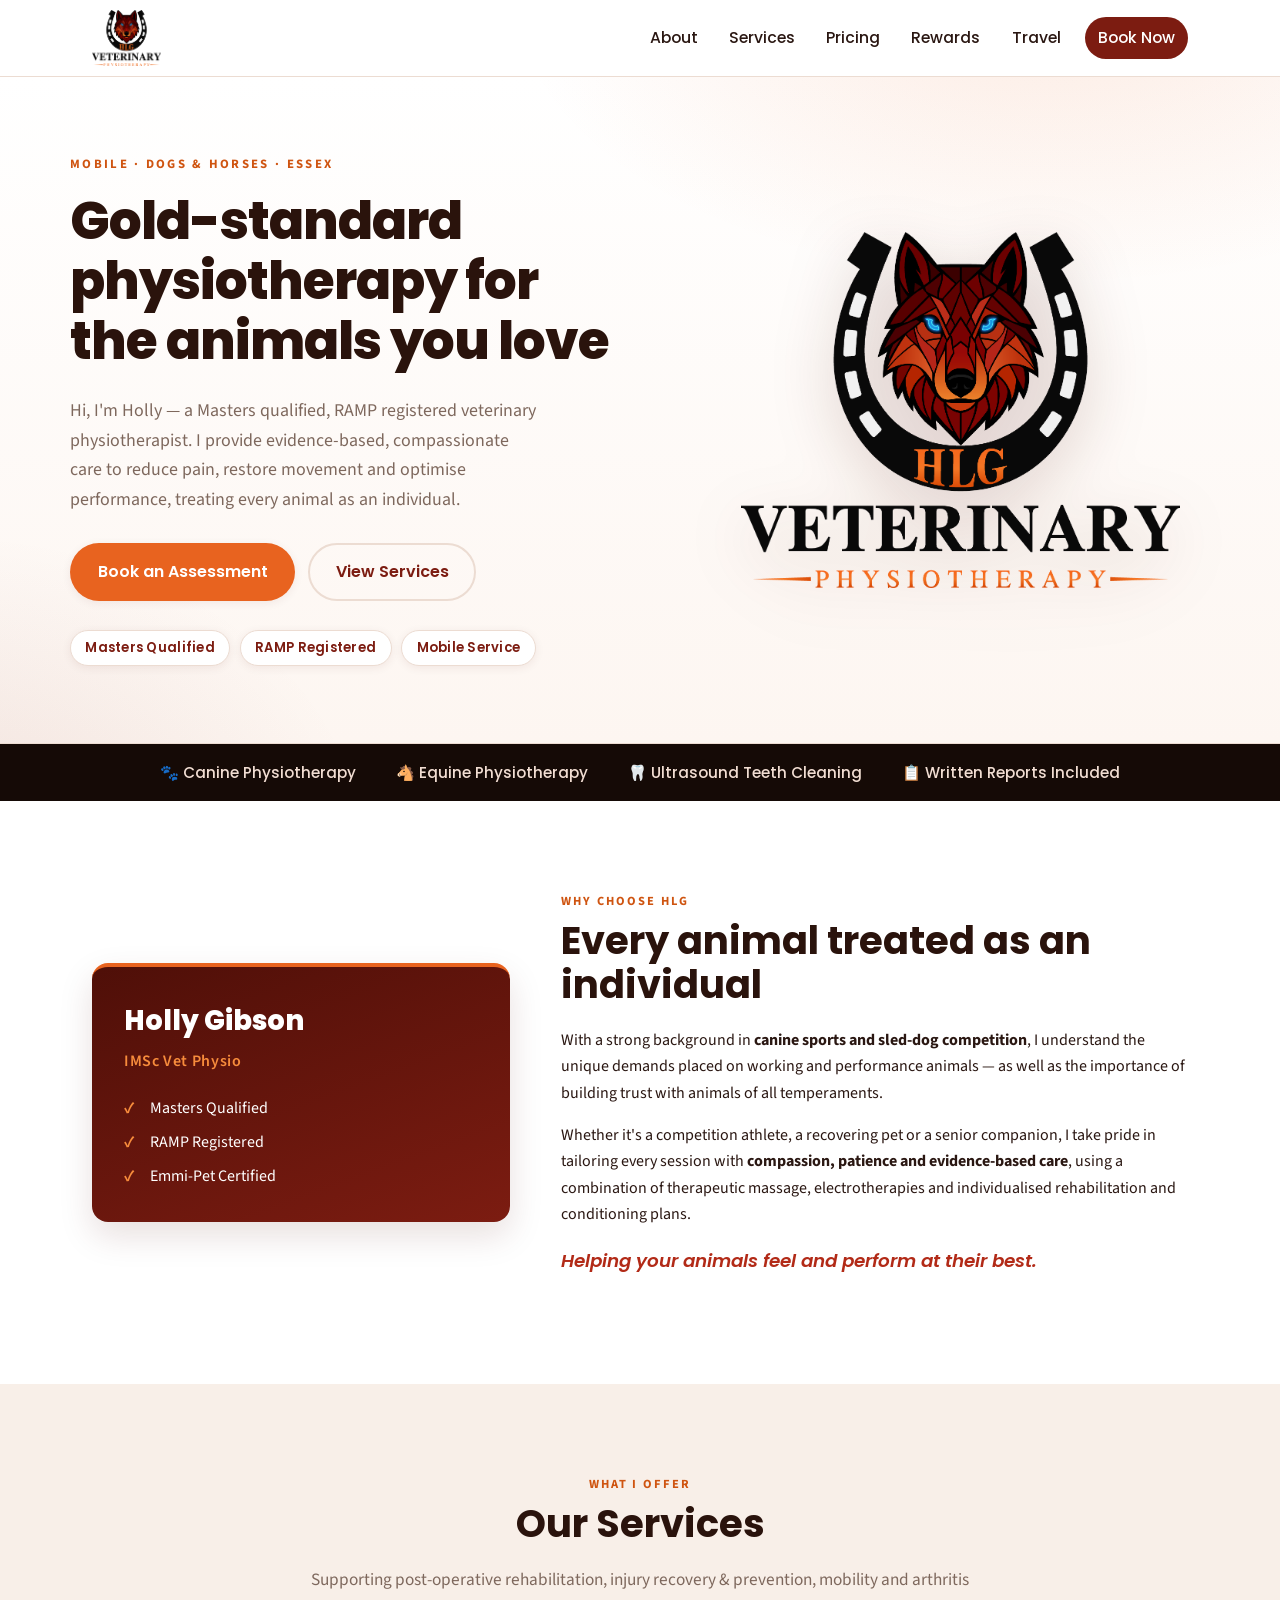
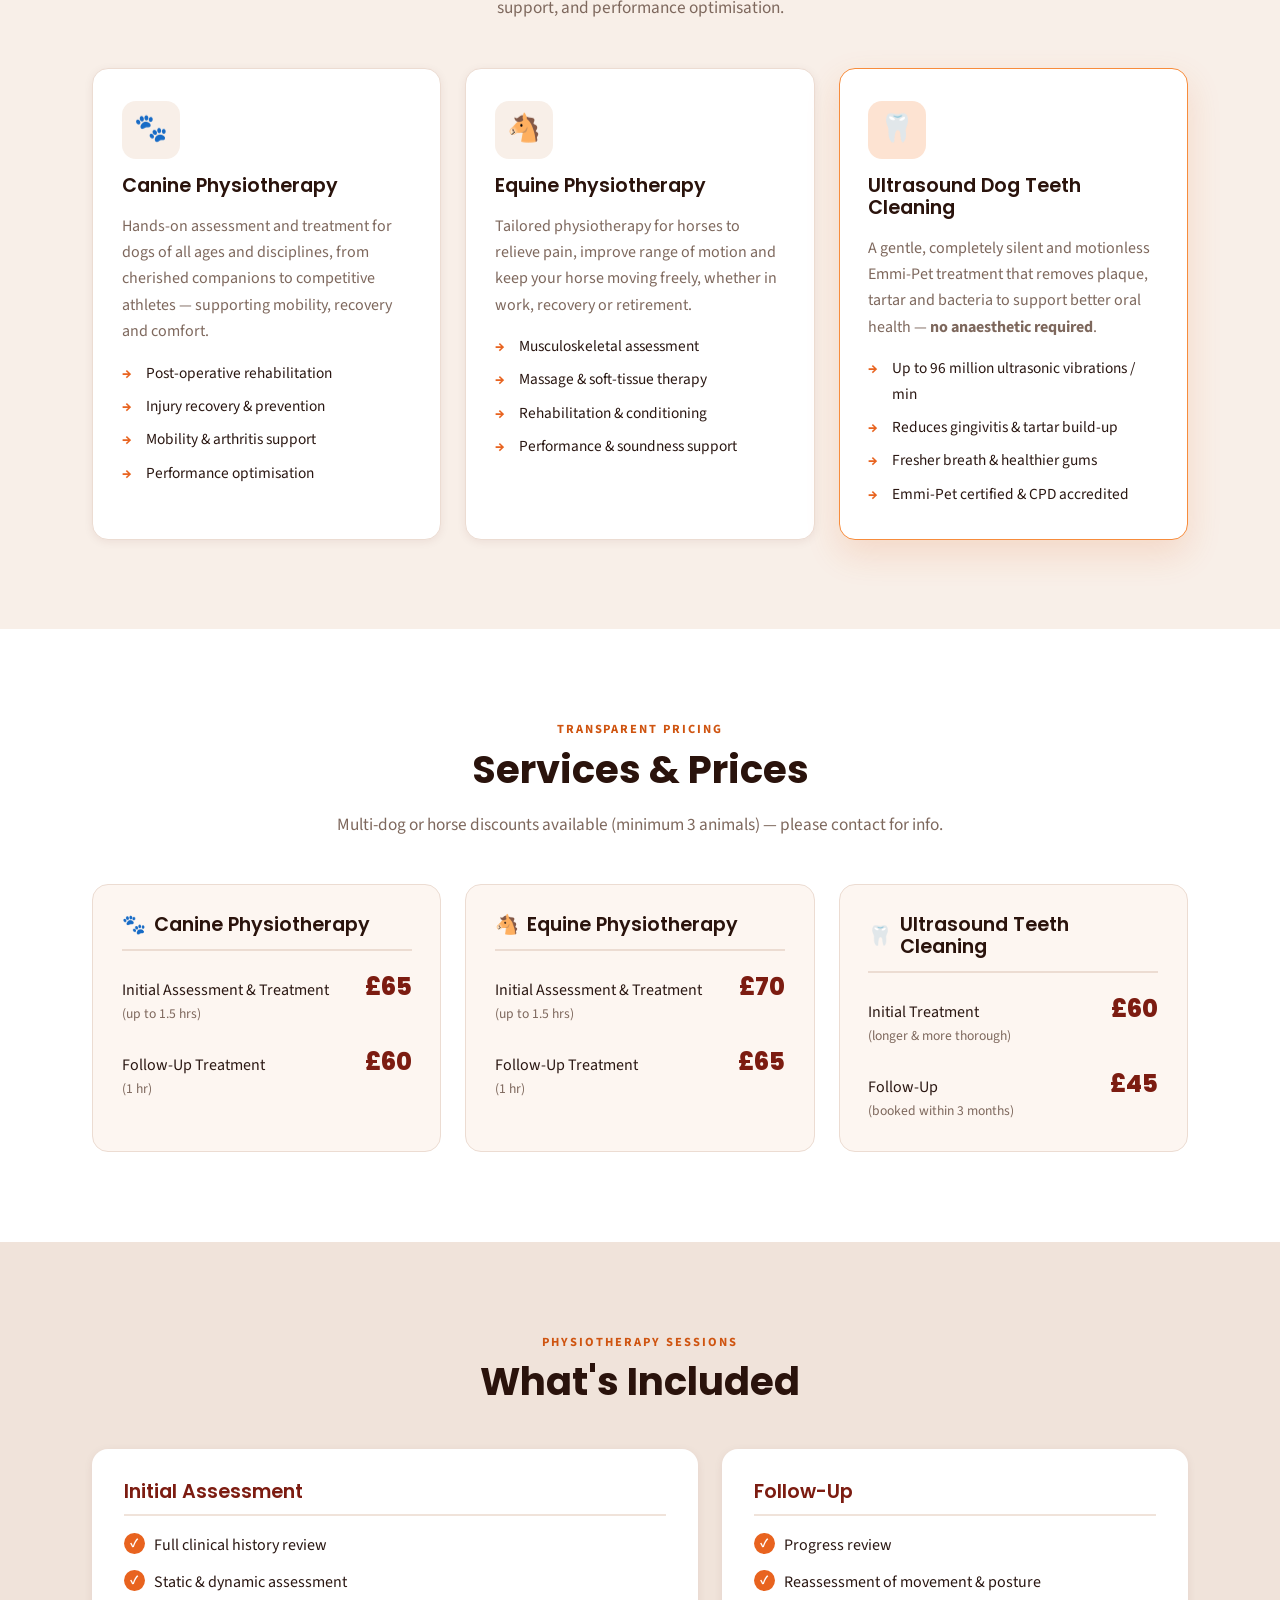
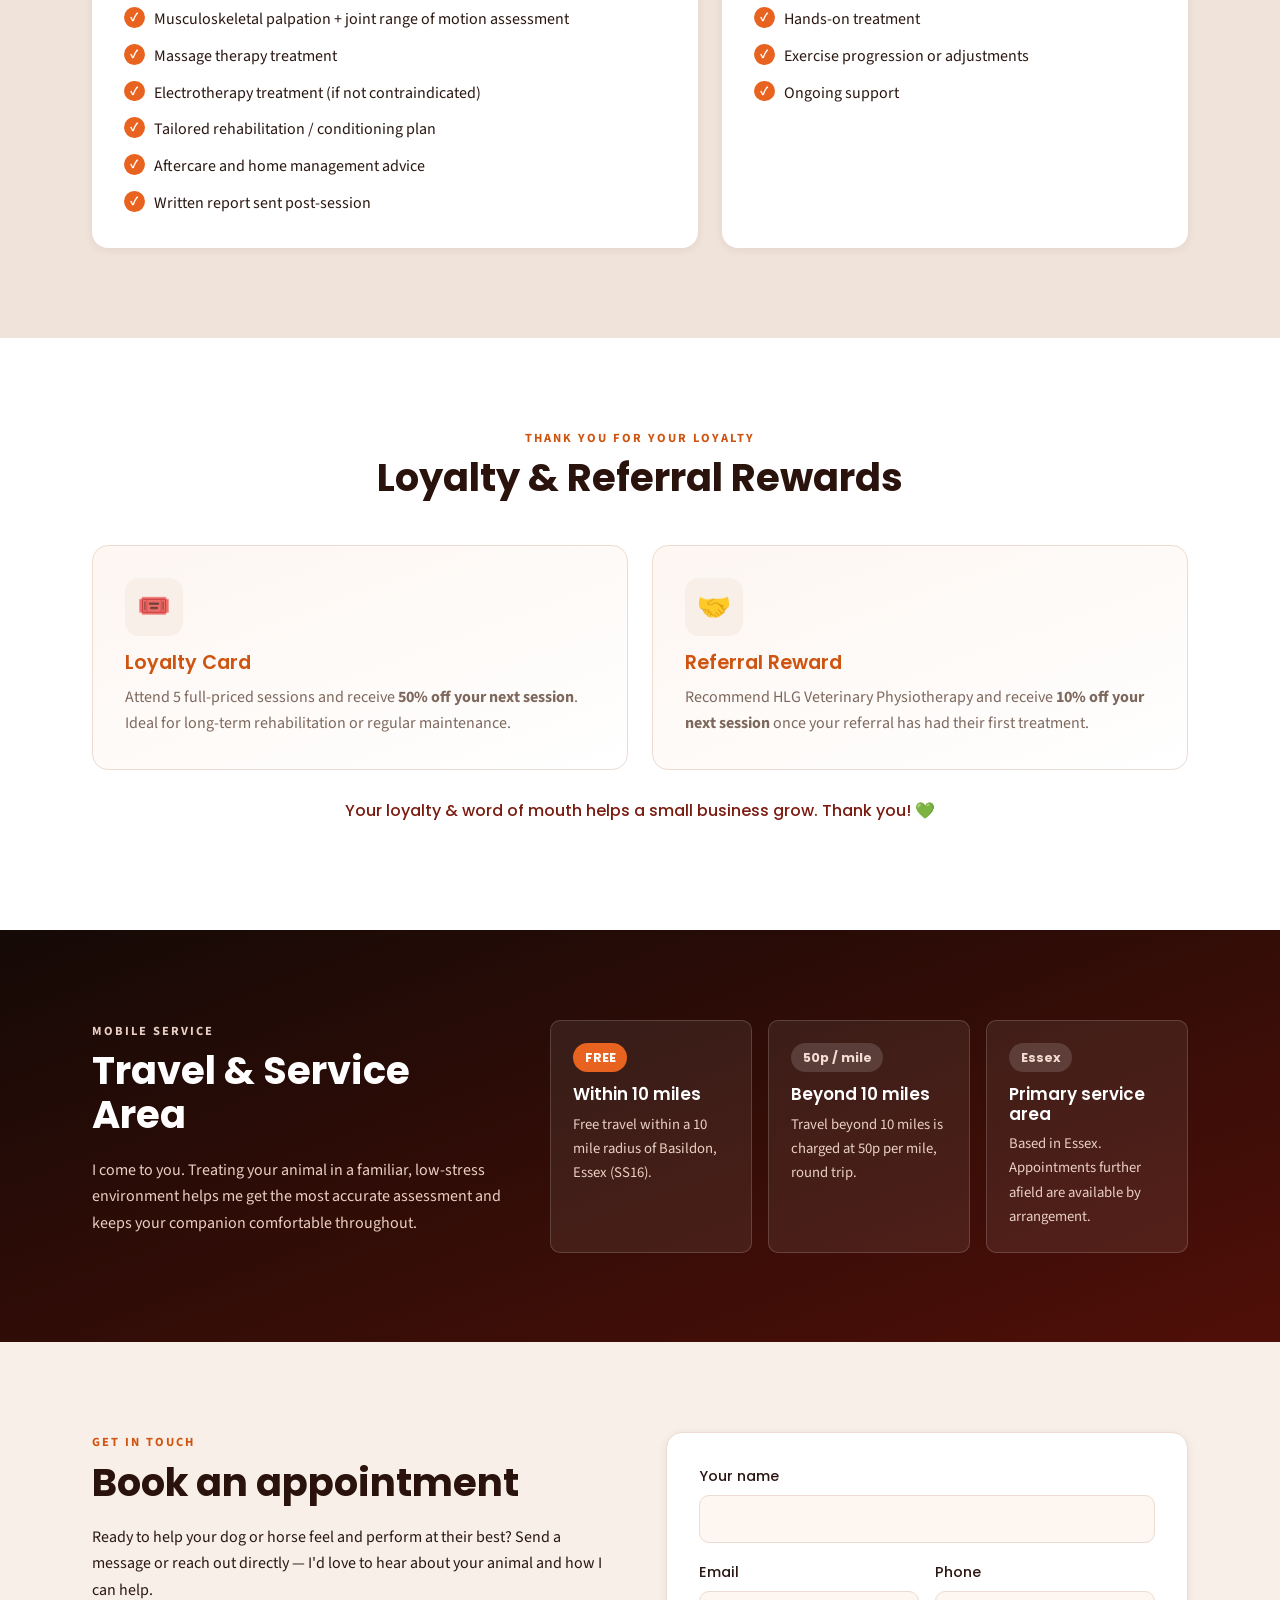
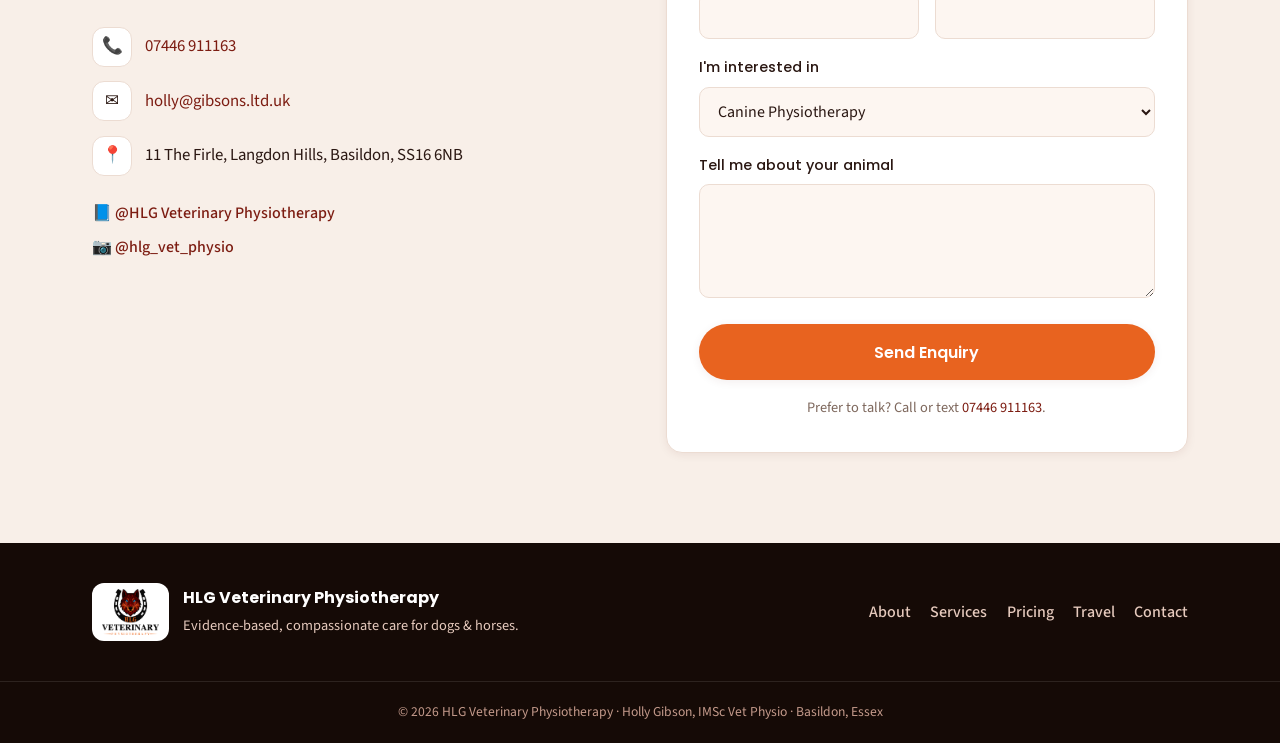
==== commit 0a65d7d7: "Use real HLG logo and rework palette to match brand - Add the actual HLG wolf/horseshoe logo (assets" ====
--- a/hlg-preview.html
+++ b/hlg-preview.html
@@ -1,6 +1,6 @@
 <!DOCTYPE html>
-<!-- HLG Veterinary Physiotherapy — self-contained single-file preview.
-     Styling and logo are baked in, so this works offline / on any phone.
+<!-- HLG Veterinary Physiotherapy - self-contained single-file preview.
+     Styling and the real logo are baked in, so this works offline / on any phone.
      The full multi-file site lives in index.html / styles.css / script.js. -->
 
 <html lang="en-GB">
@@ -10,28 +10,34 @@
   <title>HLG Veterinary Physiotherapy | Mobile Canine &amp; Equine Physio in Essex</title>
   <meta name="description" content="HLG Veterinary Physiotherapy — Masters qualified, RAMP registered mobile veterinary physiotherapist providing evidence-based, compassionate care for dogs and horses across Essex. Canine &amp; equine physiotherapy and Emmi-Pet ultrasound dog teeth cleaning." />
   <meta name="theme-color" content="#1b4332" />
-  <link rel="icon" type="image/svg+xml" href="data:image/svg+xml,%3Csvg%20xmlns%3D%22http%3A//www.w3.org/2000/svg%22%20viewBox%3D%220%200%20240%20240%22%20role%3D%22img%22%20aria-label%3D%22HLG%20Veterinary%20Physiotherapy%20emblem%22%3E%0A%20%20%3Cdefs%3E%0A%20%20%20%20%3ClinearGradient%20id%3D%22shoe%22%20x1%3D%220%22%20y1%3D%220%22%20x2%3D%220%22%20y2%3D%221%22%3E%0A%20%20%20%20%20%20%3Cstop%20offset%3D%220%22%20stop-color%3D%22%232b2b2b%22/%3E%0A%20%20%20%20%20%20%3Cstop%20offset%3D%221%22%20stop-color%3D%22%230e0e0e%22/%3E%0A%20%20%20%20%3C/linearGradient%3E%0A%20%20%20%20%3ClinearGradient%20id%3D%22wolf%22%20x1%3D%220%22%20y1%3D%220%22%20x2%3D%220%22%20y2%3D%221%22%3E%0A%20%20%20%20%20%20%3Cstop%20offset%3D%220%22%20stop-color%3D%22%23c1372b%22/%3E%0A%20%20%20%20%20%20%3Cstop%20offset%3D%221%22%20stop-color%3D%22%237d1d16%22/%3E%0A%20%20%20%20%3C/linearGradient%3E%0A%20%20%3C/defs%3E%0A%20%20%3C%21--%20Horseshoe%20%28equine%29%20--%3E%0A%20%20%3Cpath%20d%3D%22M120%2024%0A%20%20%20%20%20%20%20%20%20%20%20C%2070%2024%2040%2062%2040%20112%0A%20%20%20%20%20%20%20%20%20%20%20C%2040%20156%2064%20190%2096%20206%0A%20%20%20%20%20%20%20%20%20%20%20L%20108%20184%0A%20%20%20%20%20%20%20%20%20%20%20C%2084%20172%2066%20146%2066%20112%0A%20%20%20%20%20%20%20%20%20%20%20C%2066%2076%2088%2050%20120%2050%0A%20%20%20%20%20%20%20%20%20%20%20C%20152%2050%20174%2076%20174%20112%0A%20%20%20%20%20%20%20%20%20%20%20C%20174%20146%20156%20172%20132%20184%0A%20%20%20%20%20%20%20%20%20%20%20L%20144%20206%0A%20%20%20%20%20%20%20%20%20%20%20C%20176%20190%20200%20156%20200%20112%0A%20%20%20%20%20%20%20%20%20%20%20C%20200%2062%20170%2024%20120%2024%20Z%22%0A%20%20%20%20%20%20%20%20fill%3D%22url%28%23shoe%29%22/%3E%0A%20%20%3C%21--%20Horseshoe%20nail%20holes%20--%3E%0A%20%20%3Cg%20fill%3D%22%23c1372b%22%3E%0A%20%20%20%20%3Ccircle%20cx%3D%2274%22%20cy%3D%2286%22%20r%3D%224.2%22/%3E%0A%20%20%20%20%3Ccircle%20cx%3D%2270%22%20cy%3D%22118%22%20r%3D%224.2%22/%3E%0A%20%20%20%20%3Ccircle%20cx%3D%2280%22%20cy%3D%22150%22%20r%3D%224.2%22/%3E%0A%20%20%20%20%3Ccircle%20cx%3D%22166%22%20cy%3D%2286%22%20r%3D%224.2%22/%3E%0A%20%20%20%20%3Ccircle%20cx%3D%22170%22%20cy%3D%22118%22%20r%3D%224.2%22/%3E%0A%20%20%20%20%3Ccircle%20cx%3D%22160%22%20cy%3D%22150%22%20r%3D%224.2%22/%3E%0A%20%20%3C/g%3E%0A%20%20%3C%21--%20Wolf%20head%20%28canine%29%20inside%20the%20shoe%20--%3E%0A%20%20%3Cg%20fill%3D%22url%28%23wolf%29%22%3E%0A%20%20%20%20%3Cpath%20d%3D%22M120%2078%0A%20%20%20%20%20%20%20%20%20%20%20%20%20L%20100%2092%20L%2092%2084%20L%2092%20102%0A%20%20%20%20%20%20%20%20%20%20%20%20%20C%2084%20110%2082%20122%2088%20134%0A%20%20%20%20%20%20%20%20%20%20%20%20%20C%2094%20148%20106%20156%20120%20158%0A%20%20%20%20%20%20%20%20%20%20%20%20%20C%20134%20156%20146%20148%20152%20134%0A%20%20%20%20%20%20%20%20%20%20%20%20%20C%20158%20122%20156%20110%20148%20102%0A%20%20%20%20%20%20%20%20%20%20%20%20%20L%20148%2084%20L%20140%2092%20Z%22/%3E%0A%20%20%3C/g%3E%0A%20%20%3C%21--%20Wolf%20face%20details%20--%3E%0A%20%20%3Cg%20fill%3D%22%230e0e0e%22%3E%0A%20%20%20%20%3Cpath%20d%3D%22M108%20112%20l8%204%20-8%204%20z%22/%3E%0A%20%20%20%20%3Cpath%20d%3D%22M132%20112%20l-8%204%208%204%20z%22/%3E%0A%20%20%20%20%3Cpath%20d%3D%22M120%20132%20l7%206%20-7%206%20-7%20-6%20z%22/%3E%0A%20%20%3C/g%3E%0A%20%20%3C%21--%20Paw%20print%20accent%20%28canine%29%20--%3E%0A%20%20%3Cg%20fill%3D%22%230e0e0e%22%20transform%3D%22translate%28120%20200%29%22%3E%0A%20%20%20%20%3Cellipse%20cx%3D%220%22%20cy%3D%226%22%20rx%3D%229%22%20ry%3D%227%22/%3E%0A%20%20%20%20%3Ccircle%20cx%3D%22-9%22%20cy%3D%22-4%22%20r%3D%223.4%22/%3E%0A%20%20%20%20%3Ccircle%20cx%3D%22-3%22%20cy%3D%22-8%22%20r%3D%223.4%22/%3E%0A%20%20%20%20%3Ccircle%20cx%3D%223%22%20cy%3D%22-8%22%20r%3D%223.4%22/%3E%0A%20%20%20%20%3Ccircle%20cx%3D%229%22%20cy%3D%22-4%22%20r%3D%223.4%22/%3E%0A%20%20%3C/g%3E%0A%3C/svg%3E%0A" />
+  <link rel="icon" type="image/png" href="[data-uri]" />
   <link rel="preconnect" href="https://fonts.googleapis.com" />
   <link rel="preconnect" href="https://fonts.gstatic.com" crossorigin />
   <link href="https://fonts.googleapis.com/css2?family=Poppins:wght@400;500;600;700;800&family=Source+Sans+3:wght@400;500;600&display=swap" rel="stylesheet" />
   <style>
-/* ===== HLG Veterinary Physiotherapy — stylesheet ===== */
+/* ===== HLG Veterinary Physiotherapy — stylesheet =====
+   Palette derived from the logo: deep maroon, fiery orange, black,
+   with the electric-blue eye colour as a subtle accent. */
 :root {
-  --green-900: #14342a;
-  --green-700: #1b4332;
-  --green-600: #2d6a4f;
-  --green-400: #52b788;
-  --amber-500: #e08a2b;
-  --amber-400: #f0a648;
-  --red-600: #b9362b;
-  --ink: #1d2421;
-  --muted: #5d6b64;
-  --paper: #f7f9f6;
-  --paper-2: #eef3ed;
+  --ink: #2a1712;          /* body text */
+  --char: #150a06;         /* near-black (dark bands) */
+  --char-2: #2a130c;       /* headings (deep warm black) */
+  --maroon-deep: #4f0f08;
+  --maroon: #7c1c11;
+  --red: #b22a17;
+  --orange-deep: #cf5410;
+  --orange: #e8631f;       /* primary accent */
+  --orange-light: #f78c3c;
+  --blue: #1fa3dd;         /* wolf-eye accent, used sparingly */
   --white: #ffffff;
-  --line: #dde6df;
-  --shadow-sm: 0 2px 10px rgba(20, 52, 42, 0.06);
-  --shadow-md: 0 12px 30px rgba(20, 52, 42, 0.10);
+  --paper: #ffffff;
+  --cream: #fdf6f1;
+  --paper-2: #f8efe8;
+  --paper-3: #f0e3da;
+  --muted: #7e685d;
+  --line: #ecdcd2;
+  --shadow-sm: 0 2px 10px rgba(79, 15, 8, 0.07);
+  --shadow-md: 0 14px 34px rgba(79, 15, 8, 0.13);
   --radius: 16px;
   --radius-sm: 10px;
   --max: 1140px;
@@ -41,7 +47,7 @@
 
 * { box-sizing: border-box; }
 
-html { scroll-behavior: smooth; scroll-padding-top: 84px; }
+html { scroll-behavior: smooth; scroll-padding-top: 92px; }
 
 body {
   margin: 0;
@@ -54,10 +60,12 @@
 
 img { max-width: 100%; display: block; }
 
-a { color: var(--green-600); text-decoration: none; }
+a { color: var(--maroon); text-decoration: none; }
 a:hover { text-decoration: underline; }
 
-h1, h2, h3 { font-family: var(--font-head); line-height: 1.15; color: var(--green-900); margin: 0 0 .5em; }
+::selection { background: var(--orange); color: #fff; }
+
+h1, h2, h3 { font-family: var(--font-head); line-height: 1.15; color: var(--char-2); margin: 0 0 .5em; }
 h1 { font-size: clamp(2rem, 5vw, 3.25rem); font-weight: 800; letter-spacing: -0.02em; }
 h2 { font-size: clamp(1.6rem, 3.5vw, 2.4rem); font-weight: 700; }
 h3 { font-size: 1.2rem; font-weight: 600; }
@@ -67,7 +75,7 @@
 .section { padding: clamp(3.5rem, 7vw, 6rem) 0; }
 
 .skip-link {
-  position: absolute; left: -999px; top: 0; background: var(--green-700); color: #fff;
+  position: absolute; left: -999px; top: 0; background: var(--maroon); color: #fff;
   padding: 10px 16px; border-radius: 0 0 8px 0; z-index: 200;
 }
 .skip-link:focus { left: 0; }
@@ -81,26 +89,23 @@
   text-decoration: none;
 }
 .btn:hover { text-decoration: none; transform: translateY(-2px); }
-.btn-primary { background: var(--amber-500); color: #2a1a05; box-shadow: var(--shadow-sm); }
-.btn-primary:hover { background: var(--amber-400); box-shadow: var(--shadow-md); }
-.btn-ghost { background: transparent; color: var(--white); border-color: rgba(255,255,255,.6); }
-.btn-ghost:hover { background: rgba(255,255,255,.12); }
+.btn-primary { background: var(--orange); color: #fff; box-shadow: var(--shadow-sm); }
+.btn-primary:hover { background: var(--orange-deep); box-shadow: var(--shadow-md); }
+.btn-ghost { background: transparent; color: var(--maroon); border-color: var(--line); }
+.btn-ghost:hover { background: var(--paper-2); }
 .btn-block { width: 100%; }
 
 /* ===== Header ===== */
 .site-header {
   position: sticky; top: 0; z-index: 100;
-  background: rgba(247, 249, 246, 0.92);
+  background: rgba(255, 255, 255, 0.94);
   backdrop-filter: blur(10px);
   border-bottom: 1px solid var(--line);
 }
-.nav-inner { display: flex; align-items: center; justify-content: space-between; min-height: 72px; }
-.brand { display: flex; align-items: center; gap: .65rem; }
+.nav-inner { display: flex; align-items: center; justify-content: space-between; min-height: 76px; }
+.brand { display: flex; align-items: center; }
 .brand:hover { text-decoration: none; }
-.brand-mark { width: 46px; height: 46px; }
-.brand-text { display: flex; flex-direction: column; line-height: 1.05; }
-.brand-name { font-family: var(--font-head); font-weight: 800; font-size: 1.35rem; color: var(--green-900); letter-spacing: .02em; }
-.brand-sub { font-size: .72rem; letter-spacing: .14em; text-transform: uppercase; color: var(--amber-500); font-weight: 600; }
+.brand-mark { height: 56px; width: auto; }
 
 .primary-nav { display: flex; align-items: center; gap: .35rem; }
 .primary-nav a {
@@ -108,51 +113,54 @@
   padding: .5rem .8rem; border-radius: 999px; font-size: .98rem;
 }
 .primary-nav a:hover { background: var(--paper-2); text-decoration: none; }
-.primary-nav .nav-cta { background: var(--green-700); color: #fff; margin-left: .4rem; }
-.primary-nav .nav-cta:hover { background: var(--green-600); }
+.primary-nav .nav-cta { background: var(--maroon); color: #fff; margin-left: .4rem; }
+.primary-nav .nav-cta:hover { background: var(--red); }
 
 .nav-toggle {
   display: none; flex-direction: column; gap: 5px; width: 44px; height: 44px;
   background: none; border: none; cursor: pointer; padding: 10px;
 }
-.nav-toggle span { height: 2.5px; width: 100%; background: var(--green-900); border-radius: 2px; transition: .25s; }
+.nav-toggle span { height: 2.5px; width: 100%; background: var(--char-2); border-radius: 2px; transition: .25s; }
 .nav-toggle[aria-expanded="true"] span:nth-child(1) { transform: translateY(7.5px) rotate(45deg); }
 .nav-toggle[aria-expanded="true"] span:nth-child(2) { opacity: 0; }
 .nav-toggle[aria-expanded="true"] span:nth-child(3) { transform: translateY(-7.5px) rotate(-45deg); }
 
-/* ===== Hero ===== */
+/* ===== Hero (light, to showcase the logo) ===== */
 .hero {
   background:
-    radial-gradient(1200px 500px at 85% -10%, rgba(82,183,136,.18), transparent 60%),
-    linear-gradient(160deg, var(--green-900), var(--green-700) 60%, var(--green-600));
-  color: #eaf3ee; position: relative; overflow: hidden;
+    radial-gradient(900px 480px at 82% -12%, rgba(232, 99, 31, 0.13), transparent 60%),
+    radial-gradient(720px 520px at -5% 115%, rgba(124, 28, 17, 0.09), transparent 60%),
+    linear-gradient(180deg, #ffffff, var(--cream));
+  color: var(--ink); position: relative; overflow: hidden;
+  border-bottom: 1px solid var(--line);
 }
 .hero-inner {
-  display: grid; grid-template-columns: 1.15fr .85fr; gap: 2rem; align-items: center;
-  padding: clamp(3rem, 7vw, 5.5rem) 0;
+  display: grid; grid-template-columns: 1.1fr .9fr; gap: 2rem; align-items: center;
+  padding: clamp(2.5rem, 6vw, 5rem) 0;
 }
 .eyebrow {
-  text-transform: uppercase; letter-spacing: .18em; font-size: .8rem; font-weight: 600;
-  color: var(--amber-400); margin: 0 0 1rem;
-}
-.hero h1 { color: #fff; max-width: 16ch; }
-.hero .lead { font-size: 1.12rem; color: #d6e6dd; max-width: 52ch; margin: 0 0 1.8rem; }
+  text-transform: uppercase; letter-spacing: .18em; font-size: .8rem; font-weight: 700;
+  color: var(--orange-deep); margin: 0 0 1rem;
+}
+.hero h1 { color: var(--char-2); max-width: 16ch; }
+.hero .lead { font-size: 1.12rem; color: var(--muted); max-width: 52ch; margin: 0 0 1.8rem; }
 .hero-actions { display: flex; flex-wrap: wrap; gap: .8rem; margin-bottom: 1.8rem; }
 .hero-badges { display: flex; flex-wrap: wrap; gap: .6rem; list-style: none; padding: 0; margin: 0; }
 .hero-badges li {
   font-family: var(--font-head); font-size: .82rem; font-weight: 600; letter-spacing: .02em;
-  background: rgba(255,255,255,.1); border: 1px solid rgba(255,255,255,.22);
-  padding: .4rem .9rem; border-radius: 999px;
+  color: var(--maroon); background: #fff; border: 1px solid var(--line);
+  padding: .4rem .9rem; border-radius: 999px; box-shadow: var(--shadow-sm);
 }
 .hero-emblem { display: flex; justify-content: center; }
 .hero-emblem img {
-  width: min(340px, 80%); filter: drop-shadow(0 18px 40px rgba(0,0,0,.35));
+  width: min(440px, 88%); height: auto;
+  filter: drop-shadow(0 16px 30px rgba(79, 15, 8, 0.18));
   animation: floaty 6s ease-in-out infinite;
 }
 @keyframes floaty { 0%,100% { transform: translateY(0); } 50% { transform: translateY(-12px); } }
 
 /* ===== Trust strip ===== */
-.trust-strip { background: var(--green-900); color: #cfe3d8; }
+.trust-strip { background: var(--char); color: #f1ddd2; }
 .trust-inner {
   display: flex; flex-wrap: wrap; justify-content: center; gap: 1rem 2.5rem;
   padding: 1rem 22px; font-family: var(--font-head); font-weight: 500; font-size: .95rem;
@@ -161,7 +169,7 @@
 /* ===== Section heads ===== */
 .section-eyebrow {
   text-transform: uppercase; letter-spacing: .16em; font-size: .78rem; font-weight: 700;
-  color: var(--amber-500); margin: 0 0 .5rem;
+  color: var(--orange-deep); margin: 0 0 .5rem;
 }
 .section-head { text-align: center; max-width: 720px; margin: 0 auto 2.8rem; }
 .section-intro { color: var(--muted); font-size: 1.08rem; }
@@ -170,58 +178,59 @@
 .about { background: var(--white); }
 .about-grid { display: grid; grid-template-columns: .8fr 1.2fr; gap: clamp(1.5rem, 4vw, 3.5rem); align-items: center; }
 .about-card {
-  background: linear-gradient(160deg, var(--green-700), var(--green-600));
+  background: linear-gradient(160deg, var(--maroon-deep), var(--maroon));
   color: #fff; border-radius: var(--radius); padding: 2rem; box-shadow: var(--shadow-md);
   display: flex; flex-direction: column; gap: .25rem;
+  border-top: 4px solid var(--orange);
 }
 .about-card-name { font-family: var(--font-head); font-weight: 800; font-size: 1.7rem; }
-.about-card-role { color: var(--amber-400); font-weight: 600; letter-spacing: .04em; margin-bottom: 1rem; }
+.about-card-role { color: var(--orange-light); font-weight: 600; letter-spacing: .04em; margin-bottom: 1rem; }
 .about-card-list { list-style: none; padding: 0; margin: 0; display: grid; gap: .5rem; }
 .about-card-list li { position: relative; padding-left: 1.6rem; }
-.about-card-list li::before { content: "✓"; position: absolute; left: 0; color: var(--green-400); font-weight: 700; }
-.about-tagline { color: var(--green-600); font-family: var(--font-head); font-weight: 600; font-size: 1.15rem; font-style: italic; }
+.about-card-list li::before { content: "✓"; position: absolute; left: 0; color: var(--orange-light); font-weight: 700; }
+.about-tagline { color: var(--red); font-family: var(--font-head); font-weight: 600; font-size: 1.15rem; font-style: italic; }
 
 /* ===== Services / cards ===== */
-.services { background: var(--paper); }
+.services { background: var(--paper-2); }
 .cards { display: grid; grid-template-columns: repeat(3, 1fr); gap: 1.5rem; }
 .card {
   background: var(--white); border: 1px solid var(--line); border-radius: var(--radius);
   padding: 2rem 1.8rem; box-shadow: var(--shadow-sm); transition: transform .2s ease, box-shadow .2s ease;
 }
 .card:hover { transform: translateY(-6px); box-shadow: var(--shadow-md); }
-.card-feature { border-color: var(--amber-400); box-shadow: 0 12px 30px rgba(224,138,43,.14); }
+.card-feature { border-color: var(--orange-light); box-shadow: 0 14px 34px rgba(232, 99, 31, 0.16); }
 .card-icon {
   width: 58px; height: 58px; display: grid; place-items: center; font-size: 1.7rem;
   background: var(--paper-2); border-radius: 14px; margin-bottom: 1rem;
 }
-.card-feature .card-icon { background: #fbe9d3; }
+.card-feature .card-icon { background: #fde3d2; }
 .card p { color: var(--muted); }
 .card-points { list-style: none; padding: 0; margin: 1rem 0 0; display: grid; gap: .5rem; }
 .card-points li { position: relative; padding-left: 1.5rem; font-size: .96rem; }
-.card-points li::before { content: "→"; position: absolute; left: 0; color: var(--amber-500); font-weight: 700; }
+.card-points li::before { content: "→"; position: absolute; left: 0; color: var(--orange); font-weight: 700; }
 
 /* ===== Pricing ===== */
 .pricing { background: var(--white); }
 .price-grid { display: grid; grid-template-columns: repeat(3, 1fr); gap: 1.5rem; }
 .price-card {
-  border: 1px solid var(--line); border-radius: var(--radius); padding: 1.8rem; background: var(--paper);
+  border: 1px solid var(--line); border-radius: var(--radius); padding: 1.8rem; background: var(--cream);
 }
 .price-card h3 { display: flex; align-items: center; gap: .5rem; border-bottom: 2px solid var(--line); padding-bottom: .8rem; }
 .price-list { list-style: none; padding: 0; margin: 1rem 0 0; display: grid; gap: 1rem; }
 .price-list li { display: flex; justify-content: space-between; align-items: baseline; gap: 1rem; }
 .price-list em { color: var(--muted); font-style: normal; font-size: .85rem; display: block; }
-.price { font-family: var(--font-head); font-weight: 800; font-size: 1.5rem; color: var(--green-700); white-space: nowrap; }
+.price { font-family: var(--font-head); font-weight: 800; font-size: 1.5rem; color: var(--maroon); white-space: nowrap; }
 
 /* ===== Included ===== */
-.included { background: var(--paper-2); }
+.included { background: var(--paper-3); }
 .included-grid { display: grid; grid-template-columns: 1.3fr 1fr; gap: 1.5rem; }
 .included-col { background: var(--white); border-radius: var(--radius); padding: 2rem; box-shadow: var(--shadow-sm); }
-.included-col h3 { color: var(--green-700); border-bottom: 2px solid var(--paper-2); padding-bottom: .7rem; margin-bottom: 1rem; }
+.included-col h3 { color: var(--maroon); border-bottom: 2px solid var(--paper-3); padding-bottom: .7rem; margin-bottom: 1rem; }
 .check-list { list-style: none; padding: 0; margin: 0; display: grid; gap: .65rem; }
 .check-list li { position: relative; padding-left: 1.9rem; }
 .check-list li::before {
   content: "✓"; position: absolute; left: 0; top: 1px; width: 1.3rem; height: 1.3rem;
-  background: var(--green-400); color: #fff; border-radius: 50%; display: grid; place-items: center;
+  background: var(--orange); color: #fff; border-radius: 50%; display: grid; place-items: center;
   font-size: .8rem; font-weight: 700;
 }
 
@@ -230,32 +239,32 @@
 .reward-grid { display: grid; grid-template-columns: 1fr 1fr; gap: 1.5rem; }
 .reward-card {
   border-radius: var(--radius); padding: 2rem; border: 1px solid var(--line);
-  background: linear-gradient(160deg, var(--paper), var(--white));
-}
-.reward-card h3 { color: var(--amber-500); }
+  background: linear-gradient(160deg, var(--cream), var(--white));
+}
+.reward-card h3 { color: var(--orange-deep); }
 .reward-card p { color: var(--muted); margin: 0; }
-.reward-note { text-align: center; margin-top: 1.8rem; font-family: var(--font-head); font-weight: 500; color: var(--green-700); }
+.reward-note { text-align: center; margin-top: 1.8rem; font-family: var(--font-head); font-weight: 500; color: var(--maroon); }
 
 /* ===== Travel ===== */
-.travel { background: linear-gradient(160deg, var(--green-900), var(--green-700)); color: #e7f1ea; }
+.travel { background: linear-gradient(160deg, var(--char), var(--maroon-deep)); color: #f3ddd2; }
 .travel h2 { color: #fff; }
 .travel-grid { display: grid; grid-template-columns: .9fr 1.4fr; gap: clamp(1.5rem,4vw,3rem); align-items: center; }
-.travel-copy p { color: #cfe1d7; }
+.travel-copy p { color: #e9cfc3; }
 .travel-cards { display: grid; grid-template-columns: repeat(3, 1fr); gap: 1rem; }
 .travel-card {
   background: rgba(255,255,255,.07); border: 1px solid rgba(255,255,255,.16);
   border-radius: var(--radius-sm); padding: 1.4rem;
 }
 .travel-card h3 { color: #fff; font-size: 1.05rem; }
-.travel-card p { color: #cfe1d7; font-size: .92rem; margin: 0; }
+.travel-card p { color: #e9cfc3; font-size: .92rem; margin: 0; }
 .travel-tag {
   display: inline-block; font-family: var(--font-head); font-weight: 700; font-size: .8rem;
   background: rgba(255,255,255,.14); padding: .25rem .7rem; border-radius: 999px; margin-bottom: .8rem;
 }
-.travel-tag.free { background: var(--amber-500); color: #2a1a05; }
+.travel-tag.free { background: var(--orange); color: #fff; }
 
 /* ===== Contact ===== */
-.contact { background: var(--paper); }
+.contact { background: var(--paper-2); }
 .contact-grid { display: grid; grid-template-columns: 1fr 1fr; gap: clamp(1.5rem,4vw,3.5rem); align-items: start; }
 .contact-list { list-style: none; padding: 0; margin: 1.5rem 0; display: grid; gap: .9rem; }
 .contact-list li { display: flex; align-items: center; gap: .8rem; font-size: 1.05rem; }
@@ -272,25 +281,26 @@
 .field label { display: block; font-family: var(--font-head); font-weight: 500; font-size: .9rem; margin-bottom: .4rem; color: var(--ink); }
 .field input, .field select, .field textarea {
   width: 100%; padding: .75rem .9rem; border: 1px solid var(--line); border-radius: var(--radius-sm);
-  font-family: var(--font-body); font-size: 1rem; background: var(--paper); color: var(--ink);
+  font-family: var(--font-body); font-size: 1rem; background: var(--cream); color: var(--ink);
 }
 .field input:focus, .field select:focus, .field textarea:focus {
-  outline: none; border-color: var(--green-400); box-shadow: 0 0 0 3px rgba(82,183,136,.2); background: #fff;
+  outline: none; border-color: var(--orange); box-shadow: 0 0 0 3px rgba(232, 99, 31, 0.22); background: #fff;
 }
 .field textarea { resize: vertical; }
 .form-note { text-align: center; font-size: .9rem; color: var(--muted); margin: 1rem 0 0; }
 
 /* ===== Footer ===== */
-.site-footer { background: var(--green-900); color: #c7dacf; }
+.site-footer { background: var(--char); color: #e6cabd; }
 .footer-inner { display: flex; flex-wrap: wrap; justify-content: space-between; align-items: center; gap: 1.5rem; padding: 2.5rem 22px; }
 .footer-brand { display: flex; align-items: center; gap: .9rem; }
+.footer-logo { height: 58px; width: auto; background: #fff; border-radius: 12px; padding: 6px 10px; }
 .footer-brand strong { display: block; color: #fff; font-family: var(--font-head); }
 .footer-brand span { font-size: .9rem; }
 .footer-nav { display: flex; flex-wrap: wrap; gap: 1.2rem; }
-.footer-nav a { color: #c7dacf; font-weight: 500; }
+.footer-nav a { color: #e6cabd; font-weight: 500; }
 .footer-nav a:hover { color: #fff; }
 .footer-bottom { border-top: 1px solid rgba(255,255,255,.1); }
-.footer-bottom p { text-align: center; font-size: .85rem; padding: 1.2rem 0; margin: 0; color: #9fb8ab; }
+.footer-bottom p { text-align: center; font-size: .85rem; padding: 1.2rem 0; margin: 0; color: #c49a8b; }
 
 /* ===== Reveal animation ===== */
 .reveal { opacity: 0; transform: translateY(24px); transition: opacity .6s ease, transform .6s ease; }
@@ -300,17 +310,18 @@
 @media (max-width: 920px) {
   .hero-inner, .about-grid, .travel-grid, .contact-grid { grid-template-columns: 1fr; }
   .hero-emblem { order: -1; }
-  .hero-emblem img { width: 200px; }
+  .hero-emblem img { width: 240px; }
   .cards, .price-grid, .travel-cards { grid-template-columns: 1fr 1fr; }
   .included-grid, .reward-grid { grid-template-columns: 1fr; }
 }
 
 @media (max-width: 700px) {
   .nav-toggle { display: flex; }
+  .brand-mark { height: 48px; }
   .primary-nav {
-    position: absolute; top: 72px; left: 0; right: 0;
+    position: absolute; top: 76px; left: 0; right: 0;
     flex-direction: column; align-items: stretch; gap: 0;
-    background: var(--paper); border-bottom: 1px solid var(--line);
+    background: var(--white); border-bottom: 1px solid var(--line);
     padding: .6rem 22px 1.1rem; box-shadow: var(--shadow-md);
     transform: translateY(-12px); opacity: 0; pointer-events: none; transition: .22s ease;
   }
@@ -336,11 +347,7 @@
   <header class="site-header" id="top">
     <div class="container nav-inner">
       <a class="brand" href="#top" aria-label="HLG Veterinary Physiotherapy home">
-        <img src="data:image/svg+xml,%3Csvg%20xmlns%3D%22http%3A//www.w3.org/2000/svg%22%20viewBox%3D%220%200%20240%20240%22%20role%3D%22img%22%20aria-label%3D%22HLG%20Veterinary%20Physiotherapy%20emblem%22%3E%0A%20%20%3Cdefs%3E%0A%20%20%20%20%3ClinearGradient%20id%3D%22shoe%22%20x1%3D%220%22%20y1%3D%220%22%20x2%3D%220%22%20y2%3D%221%22%3E%0A%20%20%20%20%20%20%3Cstop%20offset%3D%220%22%20stop-color%3D%22%232b2b2b%22/%3E%0A%20%20%20%20%20%20%3Cstop%20offset%3D%221%22%20stop-color%3D%22%230e0e0e%22/%3E%0A%20%20%20%20%3C/linearGradient%3E%0A%20%20%20%20%3ClinearGradient%20id%3D%22wolf%22%20x1%3D%220%22%20y1%3D%220%22%20x2%3D%220%22%20y2%3D%221%22%3E%0A%20%20%20%20%20%20%3Cstop%20offset%3D%220%22%20stop-color%3D%22%23c1372b%22/%3E%0A%20%20%20%20%20%20%3Cstop%20offset%3D%221%22%20stop-color%3D%22%237d1d16%22/%3E%0A%20%20%20%20%3C/linearGradient%3E%0A%20%20%3C/defs%3E%0A%20%20%3C%21--%20Horseshoe%20%28equine%29%20--%3E%0A%20%20%3Cpath%20d%3D%22M120%2024%0A%20%20%20%20%20%20%20%20%20%20%20C%2070%2024%2040%2062%2040%20112%0A%20%20%20%20%20%20%20%20%20%20%20C%2040%20156%2064%20190%2096%20206%0A%20%20%20%20%20%20%20%20%20%20%20L%20108%20184%0A%20%20%20%20%20%20%20%20%20%20%20C%2084%20172%2066%20146%2066%20112%0A%20%20%20%20%20%20%20%20%20%20%20C%2066%2076%2088%2050%20120%2050%0A%20%20%20%20%20%20%20%20%20%20%20C%20152%2050%20174%2076%20174%20112%0A%20%20%20%20%20%20%20%20%20%20%20C%20174%20146%20156%20172%20132%20184%0A%20%20%20%20%20%20%20%20%20%20%20L%20144%20206%0A%20%20%20%20%20%20%20%20%20%20%20C%20176%20190%20200%20156%20200%20112%0A%20%20%20%20%20%20%20%20%20%20%20C%20200%2062%20170%2024%20120%2024%20Z%22%0A%20%20%20%20%20%20%20%20fill%3D%22url%28%23shoe%29%22/%3E%0A%20%20%3C%21--%20Horseshoe%20nail%20holes%20--%3E%0A%20%20%3Cg%20fill%3D%22%23c1372b%22%3E%0A%20%20%20%20%3Ccircle%20cx%3D%2274%22%20cy%3D%2286%22%20r%3D%224.2%22/%3E%0A%20%20%20%20%3Ccircle%20cx%3D%2270%22%20cy%3D%22118%22%20r%3D%224.2%22/%3E%0A%20%20%20%20%3Ccircle%20cx%3D%2280%22%20cy%3D%22150%22%20r%3D%224.2%22/%3E%0A%20%20%20%20%3Ccircle%20cx%3D%22166%22%20cy%3D%2286%22%20r%3D%224.2%22/%3E%0A%20%20%20%20%3Ccircle%20cx%3D%22170%22%20cy%3D%22118%22%20r%3D%224.2%22/%3E%0A%20%20%20%20%3Ccircle%20cx%3D%22160%22%20cy%3D%22150%22%20r%3D%224.2%22/%3E%0A%20%20%3C/g%3E%0A%20%20%3C%21--%20Wolf%20head%20%28canine%29%20inside%20the%20shoe%20--%3E%0A%20%20%3Cg%20fill%3D%22url%28%23wolf%29%22%3E%0A%20%20%20%20%3Cpath%20d%3D%22M120%2078%0A%20%20%20%20%20%20%20%20%20%20%20%20%20L%20100%2092%20L%2092%2084%20L%2092%20102%0A%20%20%20%20%20%20%20%20%20%20%20%20%20C%2084%20110%2082%20122%2088%20134%0A%20%20%20%20%20%20%20%20%20%20%20%20%20C%2094%20148%20106%20156%20120%20158%0A%20%20%20%20%20%20%20%20%20%20%20%20%20C%20134%20156%20146%20148%20152%20134%0A%20%20%20%20%20%20%20%20%20%20%20%20%20C%20158%20122%20156%20110%20148%20102%0A%20%20%20%20%20%20%20%20%20%20%20%20%20L%20148%2084%20L%20140%2092%20Z%22/%3E%0A%20%20%3C/g%3E%0A%20%20%3C%21--%20Wolf%20face%20details%20--%3E%0A%20%20%3Cg%20fill%3D%22%230e0e0e%22%3E%0A%20%20%20%20%3Cpath%20d%3D%22M108%20112%20l8%204%20-8%204%20z%22/%3E%0A%20%20%20%20%3Cpath%20d%3D%22M132%20112%20l-8%204%208%204%20z%22/%3E%0A%20%20%20%20%3Cpath%20d%3D%22M120%20132%20l7%206%20-7%206%20-7%20-6%20z%22/%3E%0A%20%20%3C/g%3E%0A%20%20%3C%21--%20Paw%20print%20accent%20%28canine%29%20--%3E%0A%20%20%3Cg%20fill%3D%22%230e0e0e%22%20transform%3D%22translate%28120%20200%29%22%3E%0A%20%20%20%20%3Cellipse%20cx%3D%220%22%20cy%3D%226%22%20rx%3D%229%22%20ry%3D%227%22/%3E%0A%20%20%20%20%3Ccircle%20cx%3D%22-9%22%20cy%3D%22-4%22%20r%3D%223.4%22/%3E%0A%20%20%20%20%3Ccircle%20cx%3D%22-3%22%20cy%3D%22-8%22%20r%3D%223.4%22/%3E%0A%20%20%20%20%3Ccircle%20cx%3D%223%22%20cy%3D%22-8%22%20r%3D%223.4%22/%3E%0A%20%20%20%20%3Ccircle%20cx%3D%229%22%20cy%3D%22-4%22%20r%3D%223.4%22/%3E%0A%20%20%3C/g%3E%0A%3C/svg%3E%0A" alt="" class="brand-mark" width="48" height="48" />
-        <span class="brand-text">
-          <span class="brand-name">HLG</span>
-          <span class="brand-sub">Veterinary Physiotherapy</span>
-        </span>
+        <img src="[data-uri]